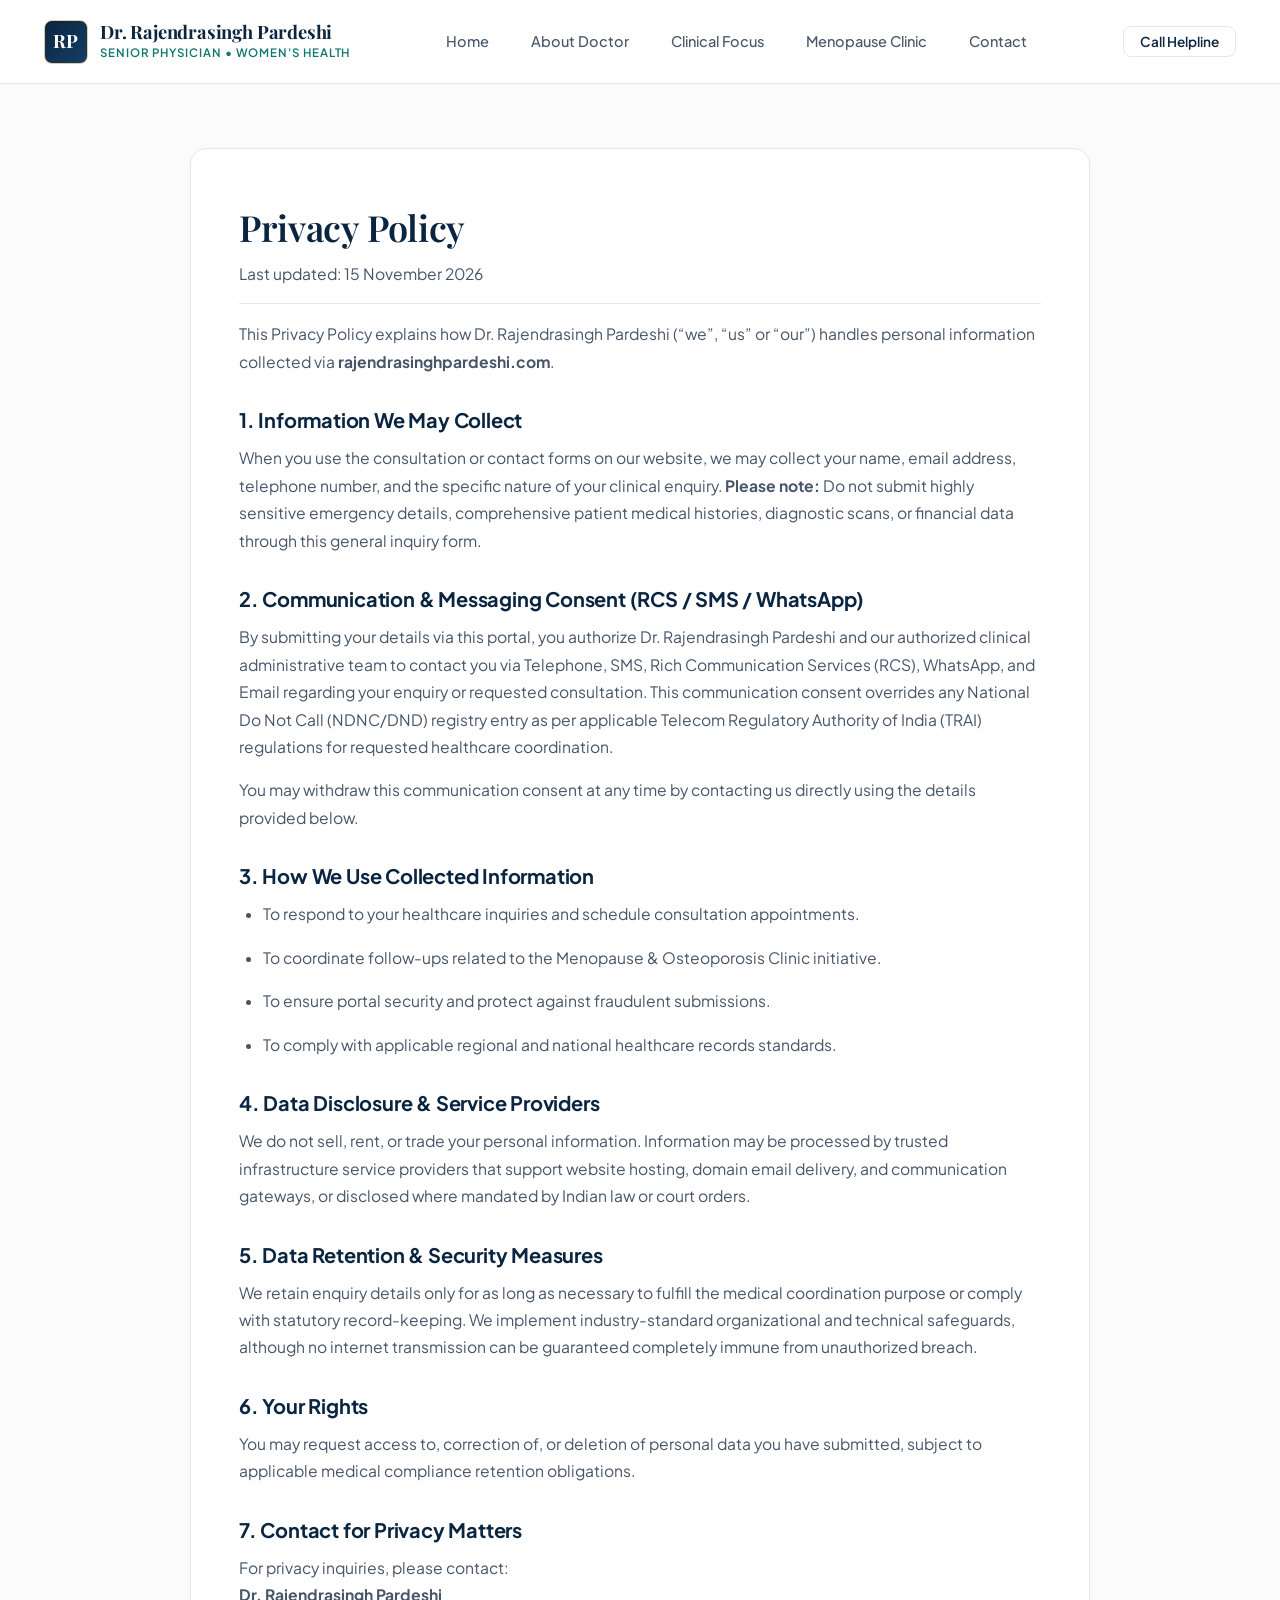
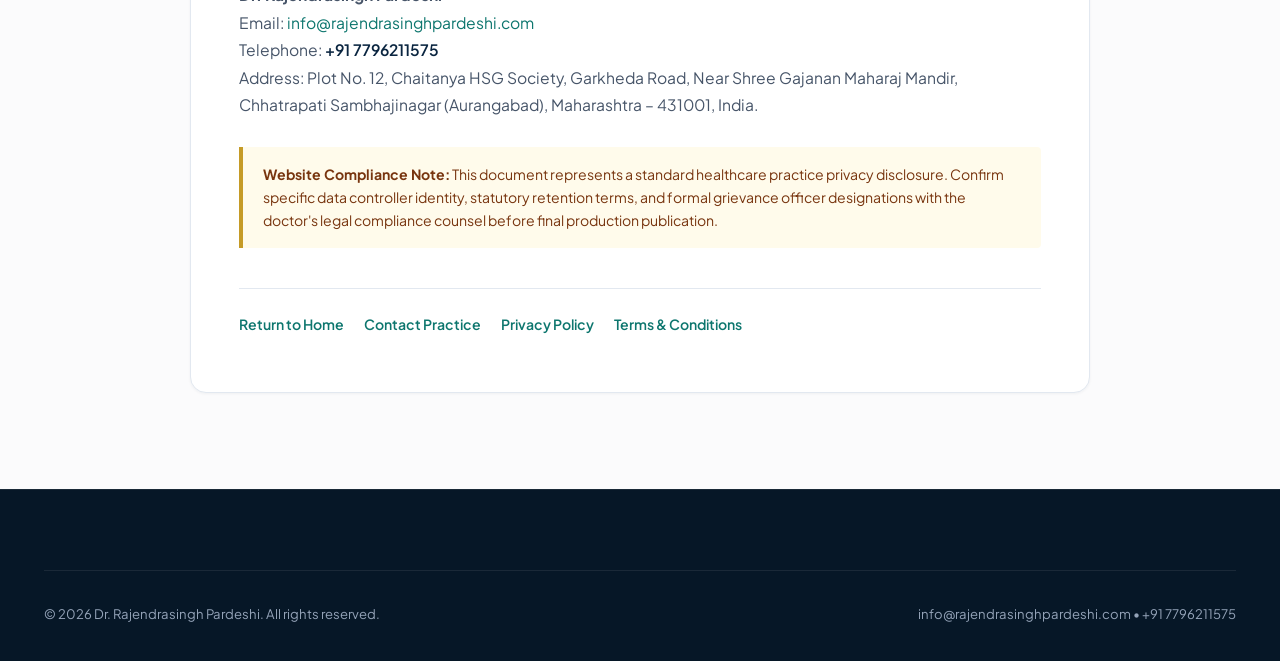
==== privacy-policy.html @ d66482f6 "Initial site commit" ====
<!DOCTYPE html>
<html lang="en">

<head>
  <meta charset="UTF-8" />
  <meta name="viewport" content="width=device-width, initial-scale=1.0" />
  <meta name="robots" content="index,follow" />
  <title>Privacy Policy | Dr. Rajendrasingh Pardeshi</title>
  <meta name="description" content="Privacy Policy for Dr. Rajendrasingh Pardeshi's official medical practice website." />
  <link rel="canonical" href="https://rajendrasinghpardeshi.com/privacy-policy.html" />

  <!-- Google Fonts: Playfair Display & Plus Jakarta Sans -->
  <link rel="preconnect" href="https://fonts.googleapis.com" />
  <link rel="preconnect" href="https://fonts.gstatic.com" crossorigin />
  <link
    href="https://fonts.googleapis.com/css2?family=Playfair+Display:ital,wght@0,600;0,700;1,600&family=Plus+Jakarta+Sans:wght@400;500;600;700&display=swap"
    rel="stylesheet" />

  <!-- Main Stylesheet -->
  <link rel="stylesheet" href="assets/stylee/style.css" />
</head>

<body>
  <!-- Skip Navigation -->
  <a href="#main-content" class="skip-link">Skip to main content</a>

  <!-- Header -->
  <header class="main-header">
    <div class="container header-inner">
      <a href="index.html" class="brand-block" aria-label="Dr. Rajendrasingh Pardeshi - Return Home">
        <div class="brand-emblem" aria-hidden="true">RP</div>
        <div class="brand-info">
          <span class="brand-name">Dr. Rajendrasingh Pardeshi</span>
          <span class="brand-subtitle">Senior Physician &bull; Women's Health</span>
        </div>
      </a>
      <nav class="main-nav" aria-label="Secondary Navigation">
        <a class="nav-link" href="index.html">Home</a>
        <a class="nav-link" href="index.html#about">About Doctor</a>
        <a class="nav-link" href="index.html#focus">Clinical Focus</a>
        <a class="nav-link" href="index.html#clinic">Menopause Clinic</a>
        <a class="nav-link" href="index.html#contact">Contact</a>
      </nav>
      <div class="header-cta-group">
        <a href="tel:+917796211575" class="btn btn-outline btn-sm">
          Call Helpline
        </a>
      </div>
    </div>
  </header>

  <main class="legal-page" id="main-content">
    <div class="container">
      <article class="legal-card">
        <h1>Privacy Policy</h1>
        <p class="legal-updated">Last updated: 15 November 2026</p>

        <p>
          This Privacy Policy explains how Dr. Rajendrasingh Pardeshi (&ldquo;we&rdquo;, &ldquo;us&rdquo; or &ldquo;our&rdquo;) handles personal information collected via <strong>rajendrasinghpardeshi.com</strong>.
        </p>

        <h2>1. Information We May Collect</h2>
        <p>
          When you use the consultation or contact forms on our website, we may collect your name, email address, telephone number, and the specific nature of your clinical enquiry. <strong>Please note:</strong> Do not submit highly sensitive emergency details, comprehensive patient medical histories, diagnostic scans, or financial data through this general inquiry form.
        </p>

        <h2>2. Communication &amp; Messaging Consent (RCS / SMS / WhatsApp)</h2>
        <p>
          By submitting your details via this portal, you authorize Dr. Rajendrasingh Pardeshi and our authorized clinical administrative team to contact you via Telephone, SMS, Rich Communication Services (RCS), WhatsApp, and Email regarding your enquiry or requested consultation. This communication consent overrides any National Do Not Call (NDNC/DND) registry entry as per applicable Telecom Regulatory Authority of India (TRAI) regulations for requested healthcare coordination.
        </p>
        <p>
          You may withdraw this communication consent at any time by contacting us directly using the details provided below.
        </p>

        <h2>3. How We Use Collected Information</h2>
        <ul>
          <li>To respond to your healthcare inquiries and schedule consultation appointments.</li>
          <li>To coordinate follow-ups related to the Menopause &amp; Osteoporosis Clinic initiative.</li>
          <li>To ensure portal security and protect against fraudulent submissions.</li>
          <li>To comply with applicable regional and national healthcare records standards.</li>
        </ul>

        <h2>4. Data Disclosure &amp; Service Providers</h2>
        <p>
          We do not sell, rent, or trade your personal information. Information may be processed by trusted infrastructure service providers that support website hosting, domain email delivery, and communication gateways, or disclosed where mandated by Indian law or court orders.
        </p>

        <h2>5. Data Retention &amp; Security Measures</h2>
        <p>
          We retain enquiry details only for as long as necessary to fulfill the medical coordination purpose or comply with statutory record-keeping. We implement industry-standard organizational and technical safeguards, although no internet transmission can be guaranteed completely immune from unauthorized breach.
        </p>

        <h2>6. Your Rights</h2>
        <p>
          You may request access to, correction of, or deletion of personal data you have submitted, subject to applicable medical compliance retention obligations.
        </p>

        <h2>7. Contact for Privacy Matters</h2>
        <p>
          For privacy inquiries, please contact:<br />
          <strong>Dr. Rajendrasingh Pardeshi</strong><br />
          Email: <a href="mailto:info@rajendrasinghpardeshi.com" style="color: var(--color-secondary);">info@rajendrasinghpardeshi.com</a><br />
          Telephone: <a href="tel:+917796211575" style="color: var(--color-primary); font-weight: 600;">+91 7796211575</a><br />
          Address: Plot No. 12, Chaitanya HSG Society, Garkheda Road, Near Shree Gajanan Maharaj Mandir, Chhatrapati Sambhajinagar (Aurangabad), Maharashtra &ndash; 431001, India.
        </p>

        <div class="compliance-notice">
          <strong>Website Compliance Note:</strong> This document represents a standard healthcare practice privacy disclosure. Confirm specific data controller identity, statutory retention terms, and formal grievance officer designations with the doctor's legal compliance counsel before final production publication.
        </div>

        <nav class="legal-nav" aria-label="Legal Navigation">
          <a href="index.html">Return to Home</a>
          <a href="index.html#contact">Contact Practice</a>
          <a href="privacy-policy.html">Privacy Policy</a>
          <a href="terms-and-conditions.html">Terms &amp; Conditions</a>
        </nav>
      </article>
    </div>
  </main>

  <footer class="site-footer">
    <div class="container">
      <div class="footer-bottom-bar">
        <span>&copy; 2026 Dr. Rajendrasingh Pardeshi. All rights reserved.</span>
        <span>
          <a href="mailto:info@rajendrasinghpardeshi.com">info@rajendrasinghpardeshi.com</a> &bull; 
          <a href="tel:+917796211575">+91 7796211575</a>
        </span>
      </div>
    </div>
  </footer>
</body>

</html>
---- assets/stylee/style.css ----
/* ==========================================================================
   DR. RAJENDRASINGH PARDESHI - PREMIUM MEDICAL DESIGN SYSTEM
   Domain: rajendrasinghpardeshi.com
   Reference Initiative: menopauseosteoporosisclinic.com
   Official Contact: +91 7796211575 | info@rajendrasinghpardeshi.com
   ========================================================================== */

/* ── CSS Custom Properties & Design Tokens ──────────────────────────────── */
:root {
  /* Brand Palette: Deep Navy & Muted Teal with Champagne Gold Accents */
  --color-primary: #0a2540;          /* Deep Navy - Clinical Authority */
  --color-primary-dark: #061727;     /* Midnight Navy */
  --color-primary-light: #163e66;    /* Slate Navy */
  
  --color-secondary: #0d766e;        /* Muted Medical Teal - Healing & Vitality */
  --color-secondary-dark: #0f5853;   /* Deep Teal */
  --color-secondary-light: #14b8a6;  /* Soft Teal */
  --color-secondary-tint: #f0fdfa;   /* Pale Teal Tint */
  
  --color-accent-gold: #c59b27;      /* Subtle Champagne Gold - Excellence */
  --color-accent-gold-light: #fef9c3;/* Soft Gold Wash */
  --color-accent-gold-subtle: #d4af37;
  
  /* Neutral Backgrounds */
  --color-bg-main: #fbfbfc;          /* Warm White / Ivory */
  --color-bg-card: #ffffff;          /* Pure White */
  --color-bg-surface-alt: #f4f6f8;   /* Very Light Grey */
  --color-bg-surface-tint: #f0f4f8;  /* Crisp Sub-surface */
  --color-bg-dark: #061727;          /* Premium Deep Footer / Header Contrast */
  
  /* Typography Colors */
  --color-text-main: #1e293b;        /* Dark Slate */
  --color-text-heading: #0a2540;     /* Deep Navy */
  --color-text-muted: #475569;       /* Slate Grey */
  --color-text-light: #64748b;       /* Cool Grey */
  --color-text-white: #ffffff;
  
  /* Border & Dividers */
  --color-border-subtle: #e2e8f0;    /* Crisp light border */
  --color-border-focus: #0d766e;     /* Teal interactive focus */
  --color-border-gold: #e2cca0;      /* Fine Gold border */
  
  /* System UI Colors */
  --color-success: #059669;
  --color-whatsapp: #128c7e;
  --color-whatsapp-hover: #075e54;
  --color-phone: #0a2540;
  
  /* Typography Stack */
  --font-serif: 'Playfair Display', Georgia, serif; /* Editorial & Heading Luxury */
  --font-sans: 'Plus Jakarta Sans', -apple-system, BlinkMacSystemFont, 'Segoe UI', Roboto, sans-serif; /* High Legibility Body */
  
  /* Radii - Refined, subtle, avoiding excessive pill curves */
  --radius-xs: 4px;
  --radius-sm: 8px;
  --radius-md: 12px;
  --radius-lg: 16px;
  --radius-xl: 24px;
  --radius-pill: 9999px;
  
  /* Sophisticated Soft Shadows (No harsh glows) */
  --shadow-subtle: 0 1px 3px rgba(10, 37, 64, 0.05);
  --shadow-card: 0 4px 20px -2px rgba(10, 37, 64, 0.06), 0 2px 6px -1px rgba(10, 37, 64, 0.04);
  --shadow-hover: 0 12px 32px -4px rgba(10, 37, 64, 0.12), 0 4px 10px -2px rgba(10, 37, 64, 0.04);
  --shadow-modal: 0 25px 50px -12px rgba(10, 37, 64, 0.25);
  
  /* Layout Spacing */
  --container-max: 1240px;
  --header-height: 84px;
  --topbar-height: 40px;
  
  /* Motion & Transitions */
  --transition-fast: 0.2s cubic-bezier(0.16, 1, 0.3, 1);
  --transition-base: 0.3s cubic-bezier(0.16, 1, 0.3, 1);
  --transition-slow: 0.5s cubic-bezier(0.16, 1, 0.3, 1);
}

/* ── Reset & Foundation ─────────────────────────────────────────────────── */
*, *::before, *::after {
  box-sizing: border-box;
  margin: 0;
  padding: 0;
}

html {
  scroll-behavior: smooth;
  font-size: 16px;
  -webkit-text-size-adjust: 100%;
  overflow-x: clip;
}

body {
  font-family: var(--font-sans);
  background-color: var(--color-bg-main);
  color: var(--color-text-main);
  line-height: 1.65;
  -webkit-font-smoothing: antialiased;
  -moz-osx-font-smoothing: grayscale;
  min-width: 320px;
  position: relative;
}

img {
  max-width: 100%;
  height: auto;
  display: block;
}

a {
  color: inherit;
  text-decoration: none;
  transition: color var(--transition-fast);
}

button {
  font-family: inherit;
  cursor: pointer;
  border: none;
  background: none;
}

ul, ol {
  list-style: none;
}

/* ── Accessibility ──────────────────────────────────────────────────────── */
.skip-link {
  position: absolute;
  top: -60px;
  left: 20px;
  background: var(--color-primary);
  color: #ffffff;
  padding: 10px 18px;
  z-index: 9999;
  border-radius: var(--radius-xs);
  font-weight: 600;
  font-size: 0.88rem;
  transition: top var(--transition-fast);
}
.skip-link:focus {
  top: 15px;
}

:focus-visible {
  outline: 2px solid var(--color-secondary);
  outline-offset: 3px;
}

/* ── Global Layout Container ────────────────────────────────────────────── */
.container {
  width: 100%;
  max-width: var(--container-max);
  margin-left: auto;
  margin-right: auto;
  padding-left: 24px;
  padding-right: 24px;
}

.section {
  padding: 96px 0;
  position: relative;
}

.section-alt {
  background-color: var(--color-bg-surface-alt);
}

.section-tint {
  background-color: var(--color-bg-surface-tint);
}

.section-dark {
  background-color: var(--color-primary);
  color: #ffffff;
}

/* ── Typography & Section Headers ───────────────────────────────────────── */
h1, h2, h3, h4, h5, h6 {
  font-family: var(--font-serif);
  color: var(--color-text-heading);
  line-height: 1.25;
  font-weight: 600;
  letter-spacing: -0.01em;
}

.section-header {
  text-align: center;
  max-width: 760px;
  margin: 0 auto 56px auto;
}

.section-header.text-left {
  text-align: left;
  margin-left: 0;
}

.eyebrow-tag {
  display: inline-flex;
  align-items: center;
  gap: 8px;
  font-family: var(--font-sans);
  font-size: 0.78rem;
  font-weight: 700;
  text-transform: uppercase;
  letter-spacing: 0.12em;
  color: var(--color-secondary);
  background-color: var(--color-secondary-tint);
  border: 1px solid rgba(13, 118, 110, 0.2);
  padding: 6px 14px;
  border-radius: var(--radius-pill);
  margin-bottom: 16px;
}

.eyebrow-tag.gold {
  color: #8c6a0b;
  background-color: #fefce8;
  border-color: rgba(197, 155, 39, 0.3);
}

.section-title {
  font-size: clamp(2rem, 3.2vw, 2.75rem);
  color: var(--color-primary);
  margin-bottom: 18px;
}

.section-title span {
  color: var(--color-secondary);
  font-style: italic;
}

.section-dark .section-title {
  color: #ffffff;
}

.section-dark .section-title span {
  color: var(--color-accent-gold);
}

.section-desc {
  font-size: 1.05rem;
  color: var(--color-text-muted);
  line-height: 1.7;
}

.section-dark .section-desc {
  color: #cbd5e1;
}

/* ── Buttons & CTAs ─────────────────────────────────────────────────────── */
.btn {
  display: inline-flex;
  align-items: center;
  justify-content: center;
  gap: 10px;
  font-family: var(--font-sans);
  font-size: 0.94rem;
  font-weight: 600;
  padding: 13px 26px;
  border-radius: var(--radius-sm);
  transition: all var(--transition-base);
  text-align: center;
  white-space: nowrap;
  line-height: 1;
  border: 1px solid transparent;
}

.btn-primary {
  background-color: var(--color-primary);
  color: #ffffff;
  border-color: var(--color-primary);
}
.btn-primary:hover {
  background-color: var(--color-primary-dark);
  border-color: var(--color-primary-dark);
  transform: translateY(-2px);
  box-shadow: 0 8px 20px -4px rgba(10, 37, 64, 0.25);
}

.btn-secondary {
  background-color: var(--color-secondary);
  color: #ffffff;
  border-color: var(--color-secondary);
}
.btn-secondary:hover {
  background-color: var(--color-secondary-dark);
  border-color: var(--color-secondary-dark);
  transform: translateY(-2px);
  box-shadow: 0 8px 20px -4px rgba(13, 118, 110, 0.25);
}

.btn-gold {
  background-color: var(--color-accent-gold);
  color: #061727;
  font-weight: 700;
  border-color: var(--color-accent-gold);
}
.btn-gold:hover {
  background-color: #b58d1f;
  border-color: #b58d1f;
  transform: translateY(-2px);
  box-shadow: 0 8px 20px -4px rgba(197, 155, 39, 0.3);
}

.btn-outline {
  background-color: transparent;
  color: var(--color-primary);
  border-color: var(--color-border-subtle);
}
.btn-outline:hover {
  background-color: #ffffff;
  border-color: var(--color-primary);
  color: var(--color-primary);
  transform: translateY(-2px);
  box-shadow: var(--shadow-subtle);
}

.btn-outline-white {
  background-color: transparent;
  color: #ffffff;
  border-color: rgba(255, 255, 255, 0.3);
}
.btn-outline-white:hover {
  background-color: #ffffff;
  color: var(--color-primary);
  border-color: #ffffff;
  transform: translateY(-2px);
}

.btn-whatsapp {
  background-color: var(--color-whatsapp);
  color: #ffffff;
  border-color: var(--color-whatsapp);
}
.btn-whatsapp:hover {
  background-color: var(--color-whatsapp-hover);
  border-color: var(--color-whatsapp-hover);
  transform: translateY(-2px);
  box-shadow: 0 8px 20px -4px rgba(18, 140, 126, 0.3);
}

.btn-sm {
  padding: 8px 16px;
  font-size: 0.85rem;
}

.btn-lg {
  padding: 16px 32px;
  font-size: 1rem;
}

/* ── Top Announcement & Contact Bar ─────────────────────────────────────── */
.topbar {
  background-color: var(--color-primary-dark);
  color: #cbd5e1;
  font-size: 0.82rem;
  border-bottom: 1px solid rgba(255, 255, 255, 0.08);
  position: relative;
  z-index: 1001;
}

.topbar-inner {
  display: flex;
  align-items: center;
  justify-content: space-between;
  height: var(--topbar-height);
}

.topbar-info {
  display: flex;
  align-items: center;
  gap: 24px;
}

.topbar-item {
  display: inline-flex;
  align-items: center;
  gap: 8px;
}

.topbar-item a:hover {
  color: #ffffff;
}

.topbar-links {
  display: flex;
  align-items: center;
  gap: 18px;
}

.topbar-clinic-link {
  color: var(--color-accent-gold);
  font-weight: 600;
  display: inline-flex;
  align-items: center;
  gap: 6px;
}
.topbar-clinic-link:hover {
  color: #fef08a;
}

/* ── Main Navigation Header ─────────────────────────────────────────────── */
.main-header {
  position: sticky;
  top: 0;
  z-index: 1000;
  background-color: rgba(255, 255, 255, 0.98);
  backdrop-filter: blur(12px);
  -webkit-backdrop-filter: blur(12px);
  border-bottom: 1px solid var(--color-border-subtle);
  transition: all var(--transition-base);
  height: var(--header-height);
}

.main-header.scrolled {
  box-shadow: 0 8px 24px -6px rgba(10, 37, 64, 0.08);
}

.header-inner {
  display: flex;
  align-items: center;
  justify-content: space-between;
  height: 100%;
}

.brand-block {
  display: flex;
  align-items: center;
  gap: 12px;
  min-width: 0;
  flex-shrink: 1;
  overflow: hidden;
}

.brand-emblem {
  width: 44px;
  height: 44px;
  border-radius: var(--radius-sm);
  background: linear-gradient(135deg, var(--color-primary), var(--color-primary-light));
  color: #ffffff;
  display: flex;
  align-items: center;
  justify-content: center;
  font-family: var(--font-serif);
  font-weight: 700;
  font-size: 1.15rem;
  letter-spacing: 0.05em;
  border: 1px solid var(--color-border-gold);
  flex-shrink: 0;
}

.brand-info {
  display: flex;
  flex-direction: column;
  min-width: 0;
  overflow: hidden;
}

.brand-name {
  font-family: var(--font-serif);
  font-size: 1.15rem;
  font-weight: 700;
  color: var(--color-primary);
  line-height: 1.15;
  letter-spacing: -0.01em;
  white-space: nowrap;
  overflow: hidden;
  text-overflow: ellipsis;
}

.brand-subtitle {
  font-family: var(--font-sans);
  font-size: 0.72rem;
  font-weight: 600;
  text-transform: uppercase;
  letter-spacing: 0.08em;
  color: var(--color-secondary);
}

.main-nav {
  display: flex;
  align-items: center;
  gap: 28px;
}

.nav-link {
  font-size: 0.91rem;
  font-weight: 500;
  color: var(--color-text-muted);
  position: relative;
  padding: 8px 7px;
  transition: color var(--transition-fast);
}

.nav-link::after {
  content: '';
  position: absolute;
  bottom: 0;
  left: 0;
  width: 0%;
  height: 2px;
  background-color: var(--color-secondary);
  transition: width var(--transition-base);
}

.nav-link:hover {
  color: var(--color-primary);
}

.nav-link.active {
  color: var(--color-primary);
  font-weight: 600;
}

.nav-link.active::after {
  width: 100%;
}

.header-cta-group {
  display: flex;
  align-items: center;
  gap: 10px;
  flex-shrink: 0;
}

.mobile-menu-btn {
  display: none;
  padding: 8px;
  border-radius: var(--radius-xs);
  color: var(--color-primary);
}

/* ── Hero Section ───────────────────────────────────────────────────────── */
.hero-section {
  position: relative;
  padding: 72px 0 88px 0;
  background: radial-gradient(circle at top right, rgba(13, 118, 110, 0.05), transparent 50%),
              linear-gradient(180deg, #ffffff 0%, var(--color-bg-main) 100%);
  border-bottom: 1px solid var(--color-border-subtle);
  overflow: hidden;
}

.hero-grid {
  display: grid;
  grid-template-columns: 1.15fr 0.85fr;
  align-items: center;
  gap: 64px;
}

.hero-eyebrow-pill {
  display: inline-flex;
  align-items: center;
  gap: 10px;
  background-color: #ffffff;
  border: 1px solid var(--color-border-subtle);
  padding: 6px 14px 6px 8px;
  border-radius: var(--radius-pill);
  box-shadow: var(--shadow-subtle);
  margin-bottom: 24px;
  flex-wrap: wrap;
  max-width: 100%;
}

.hero-pill-badge {
  background-color: var(--color-secondary);
  color: #ffffff;
  font-size: 0.72rem;
  font-weight: 700;
  text-transform: uppercase;
  letter-spacing: 0.08em;
  padding: 3px 10px;
  border-radius: var(--radius-pill);
}

.hero-pill-text {
  font-size: 0.84rem;
  font-weight: 600;
  color: var(--color-primary);
}

.hero-headline {
  font-size: clamp(2.4rem, 4.2vw, 3.4rem);
  color: var(--color-primary);
  line-height: 1.18;
  margin-bottom: 22px;
  font-weight: 700;
}

.hero-headline span {
  color: var(--color-secondary);
  font-style: italic;
  font-weight: 600;
}

.hero-summary {
  font-size: 1.12rem;
  line-height: 1.75;
  color: var(--color-text-muted);
  margin-bottom: 34px;
  max-width: 620px;
}

.hero-summary strong {
  color: var(--color-text-main);
  font-weight: 600;
}

.hero-cta-row {
  display: flex;
  align-items: center;
  gap: 16px;
  flex-wrap: wrap;
  margin-bottom: 44px;
}

.hero-credibility-strip {
  display: flex;
  align-items: center;
  gap: 32px;
  padding-top: 28px;
  border-top: 1px solid var(--color-border-subtle);
}

.hero-cred-item {
  display: flex;
  align-items: center;
  gap: 12px;
}

.hero-cred-icon {
  width: 40px;
  height: 40px;
  border-radius: var(--radius-sm);
  background-color: var(--color-secondary-tint);
  color: var(--color-secondary);
  display: flex;
  align-items: center;
  justify-content: center;
  flex-shrink: 0;
}

.hero-cred-text strong {
  display: block;
  font-size: 0.9rem;
  color: var(--color-primary);
  line-height: 1.25;
}

.hero-cred-text span {
  font-size: 0.78rem;
  color: var(--color-text-light);
}

/* Hero Portrait Articulation */
.hero-media-wrapper {
  position: relative;
  display: flex;
  justify-content: center;
}

.hero-portrait-frame {
  position: relative;
  width: 100%;
  max-width: 430px;
  background-color: #ffffff;
  border-radius: var(--radius-lg);
  padding: 14px;
  box-shadow: var(--shadow-card);
  border: 1px solid var(--color-border-subtle);
}

.hero-image-box {
  width: 100%;
  height: 520px;
  border-radius: var(--radius-md);
  overflow: hidden;
  position: relative;
  background-color: #edf2f7;
}

.hero-image-box img {
  width: 100%;
  height: 100%;
  object-fit: cover;
  object-position: top center;
  transition: transform var(--transition-slow);
}

.hero-portrait-frame:hover .hero-image-box img {
  transform: scale(1.02);
}

.hero-portrait-badge {
  position: absolute;
  bottom: 28px;
  left: -20px;
  background: rgba(255, 255, 255, 0.95);
  backdrop-filter: blur(10px);
  -webkit-backdrop-filter: blur(10px);
  border: 1px solid var(--color-border-subtle);
  border-left: 4px solid var(--color-secondary);
  border-radius: var(--radius-sm);
  padding: 14px 18px;
  box-shadow: var(--shadow-hover);
  max-width: 280px;
}

.badge-caption {
  font-size: 0.72rem;
  font-weight: 700;
  text-transform: uppercase;
  letter-spacing: 0.08em;
  color: var(--color-secondary);
  margin-bottom: 2px;
}

.badge-title {
  font-family: var(--font-serif);
  font-size: 0.96rem;
  font-weight: 700;
  color: var(--color-primary);
  line-height: 1.25;
}

/* ── Doctor Editorial Profile (Inspired by Lilavati Presentation) ────────── */
.doctor-editorial-grid {
  display: grid;
  grid-template-columns: 0.9fr 1.1fr;
  gap: 60px;
  align-items: start;
}

.editorial-sidebar-card {
  background-color: #ffffff;
  border: 1px solid var(--color-border-subtle);
  border-radius: var(--radius-lg);
  padding: 32px;
  box-shadow: var(--shadow-subtle);
  position: sticky;
  top: 110px;
}

.sidebar-doctor-portrait {
  width: 100%;
  height: 380px;
  border-radius: var(--radius-md);
  overflow: hidden;
  margin-bottom: 24px;
}

.sidebar-doctor-portrait img {
  width: 100%;
  height: 100%;
  object-fit: cover;
  object-position: top center;
}

.sidebar-doctor-name {
  font-size: 1.45rem;
  color: var(--color-primary);
  margin-bottom: 6px;
}

.sidebar-doctor-spec {
  color: var(--color-secondary);
  font-weight: 600;
  font-size: 0.88rem;
  margin-bottom: 20px;
  padding-bottom: 16px;
  border-bottom: 1px solid var(--color-border-subtle);
}

.sidebar-meta-list {
  display: flex;
  flex-direction: column;
  gap: 14px;
  margin-bottom: 24px;
}

.sidebar-meta-item {
  display: flex;
  align-items: flex-start;
  gap: 12px;
  font-size: 0.88rem;
}

.sidebar-meta-item svg {
  color: var(--color-secondary);
  flex-shrink: 0;
  margin-top: 3px;
}

.sidebar-meta-item strong {
  display: block;
  color: var(--color-text-main);
  font-size: 0.8rem;
  text-transform: uppercase;
  letter-spacing: 0.05em;
}

.sidebar-meta-item span {
  color: var(--color-text-muted);
}

.editorial-main-content {
  display: flex;
  flex-direction: column;
  gap: 32px;
}

.editorial-callout-box {
  background: linear-gradient(135deg, var(--color-secondary-tint) 0%, #ffffff 100%);
  border-left: 4px solid var(--color-secondary);
  border-radius: 0 var(--radius-md) var(--radius-md) 0;
  padding: 26px 30px;
  border-top: 1px solid rgba(13, 118, 110, 0.15);
  border-right: 1px solid rgba(13, 118, 110, 0.15);
  border-bottom: 1px solid rgba(13, 118, 110, 0.15);
}

.editorial-callout-title {
  font-family: var(--font-sans);
  font-size: 1rem;
  font-weight: 700;
  color: var(--color-secondary-dark);
  margin-bottom: 8px;
  display: flex;
  align-items: center;
  gap: 10px;
}

.editorial-callout-text {
  font-size: 0.98rem;
  line-height: 1.7;
  color: var(--color-primary-dark);
}

.editorial-narrative p {
  font-size: 1.05rem;
  line-height: 1.8;
  color: var(--color-text-muted);
  margin-bottom: 20px;
}

.editorial-quote {
  font-family: var(--font-serif);
  font-size: 1.25rem;
  line-height: 1.6;
  font-style: italic;
  color: var(--color-primary);
  padding: 20px 24px;
  background-color: var(--color-bg-surface-alt);
  border-radius: var(--radius-sm);
  border-left: 3px solid var(--color-accent-gold);
  margin: 28px 0;
}

/* ── Clinical Credentials & Structured Profile ──────────────────────────── */
.credentials-tabs-wrap {
  background-color: #ffffff;
  border: 1px solid var(--color-border-subtle);
  border-radius: var(--radius-lg);
  box-shadow: var(--shadow-subtle);
  overflow: hidden;
}

.credentials-tab-nav {
  display: flex;
  background-color: var(--color-bg-surface-alt);
  border-bottom: 1px solid var(--color-border-subtle);
  overflow-x: auto;
  scrollbar-width: none;
}
.credentials-tab-nav::-webkit-scrollbar {
  display: none;
}

.credential-tab-btn {
  padding: 18px 26px;
  font-family: var(--font-sans);
  font-size: 0.92rem;
  font-weight: 600;
  color: var(--color-text-muted);
  border-bottom: 3px solid transparent;
  transition: all var(--transition-fast);
  white-space: nowrap;
}

.credential-tab-btn:hover {
  color: var(--color-primary);
  background-color: rgba(255, 255, 255, 0.5);
}

.credential-tab-btn.active {
  color: var(--color-primary);
  background-color: #ffffff;
  border-bottom-color: var(--color-secondary);
  font-weight: 700;
}

.credentials-tab-body {
  padding: 36px 40px;
}

.tab-pane {
  display: none;
}
.tab-pane.active {
  display: block;
}

.credentials-list {
  display: flex;
  flex-direction: column;
  gap: 20px;
}

.credential-item {
  display: flex;
  gap: 20px;
  padding-bottom: 20px;
  border-bottom: 1px solid var(--color-border-subtle);
}
.credential-item:last-child {
  border-bottom: none;
  padding-bottom: 0;
}

.credential-bullet {
  width: 36px;
  height: 36px;
  border-radius: var(--radius-sm);
  background-color: var(--color-secondary-tint);
  color: var(--color-secondary);
  display: flex;
  align-items: center;
  justify-content: center;
  flex-shrink: 0;
}

.credential-item-content h4 {
  font-family: var(--font-sans);
  font-size: 1.05rem;
  font-weight: 700;
  color: var(--color-primary);
  margin-bottom: 4px;
}

.credential-item-content p {
  font-size: 0.92rem;
  color: var(--color-text-muted);
  line-height: 1.6;
}

.credential-meta-sub {
  font-size: 0.82rem;
  color: var(--color-text-light);
  margin-top: 4px;
}

/* ── Areas of Clinical Focus ────────────────────────────────────────────── */
.focus-cards-grid {
  display: grid;
  grid-template-columns: repeat(4, 1fr);
  gap: 24px;
}

.focus-card {
  background-color: #ffffff;
  border: 1px solid var(--color-border-subtle);
  border-radius: var(--radius-md);
  padding: 32px 26px;
  box-shadow: var(--shadow-subtle);
  display: flex;
  flex-direction: column;
  transition: all var(--transition-base);
  position: relative;
}

.focus-card:hover {
  transform: translateY(-6px);
  box-shadow: var(--shadow-hover);
  border-color: rgba(13, 118, 110, 0.3);
}

.focus-card-icon {
  width: 52px;
  height: 52px;
  border-radius: var(--radius-sm);
  background-color: var(--color-secondary-tint);
  color: var(--color-secondary);
  display: flex;
  align-items: center;
  justify-content: center;
  margin-bottom: 22px;
  transition: transform var(--transition-fast);
}

.focus-card:hover .focus-card-icon {
  transform: scale(1.08);
}

.focus-card-title {
  font-family: var(--font-serif);
  font-size: 1.25rem;
  color: var(--color-primary);
  margin-bottom: 12px;
  line-height: 1.3;
}

.focus-card-desc {
  font-size: 0.91rem;
  color: var(--color-text-muted);
  line-height: 1.65;
  margin-bottom: 22px;
  flex-grow: 1;
}

.focus-card-link {
  font-size: 0.85rem;
  font-weight: 700;
  color: var(--color-secondary);
  display: inline-flex;
  align-items: center;
  gap: 6px;
  transition: gap var(--transition-fast);
}
.focus-card:hover .focus-card-link {
  gap: 10px;
  color: var(--color-secondary-dark);
}

/* ── Spotlight: Menopause & Osteoporosis Clinic ─────────────────────────── */
.clinic-spotlight-card {
  background-color: #ffffff;
  border-radius: var(--radius-xl);
  border: 1px solid var(--color-border-subtle);
  box-shadow: var(--shadow-card);
  overflow: hidden;
}

.clinic-spotlight-grid {
  display: grid;
  grid-template-columns: 1fr 1fr;
}

.clinic-media-pane {
  position: relative;
  background-color: #061727;
  min-height: 480px;
}

.clinic-media-pane img {
  width: 100%;
  height: 100%;
  object-fit: cover;
}

.clinic-overlay-badge {
  position: absolute;
  top: 24px;
  left: 24px;
  background-color: rgba(10, 37, 64, 0.88);
  backdrop-filter: blur(8px);
  -webkit-backdrop-filter: blur(8px);
  color: #ffffff;
  padding: 8px 16px;
  border-radius: var(--radius-pill);
  font-size: 0.78rem;
  font-weight: 600;
  display: inline-flex;
  align-items: center;
  gap: 8px;
  border: 1px solid rgba(255, 255, 255, 0.15);
}

.clinic-details-pane {
  padding: 56px 48px;
  display: flex;
  flex-direction: column;
  justify-content: center;
}

.clinic-eyebrow {
  color: var(--color-secondary);
  font-size: 0.8rem;
  font-weight: 700;
  text-transform: uppercase;
  letter-spacing: 0.1em;
  margin-bottom: 10px;
}

.clinic-title {
  font-size: clamp(1.8rem, 2.5vw, 2.25rem);
  color: var(--color-primary);
  margin-bottom: 12px;
}

.clinic-portal-pill {
  display: inline-flex;
  align-items: center;
  gap: 8px;
  font-size: 0.88rem;
  font-weight: 600;
  color: var(--color-secondary);
  margin-bottom: 20px;
}
.clinic-portal-pill a {
  text-decoration: underline;
  text-underline-offset: 3px;
}

.clinic-intro-text {
  font-size: 0.98rem;
  color: var(--color-text-muted);
  line-height: 1.7;
  margin-bottom: 28px;
}

.clinic-pillars-list {
  display: grid;
  grid-template-columns: 1fr 1fr;
  gap: 16px;
  margin-bottom: 34px;
}

.pillar-item {
  display: flex;
  align-items: flex-start;
  gap: 10px;
  font-size: 0.9rem;
  color: var(--color-text-main);
}

.pillar-item svg {
  color: var(--color-secondary);
  flex-shrink: 0;
  margin-top: 3px;
}

.clinic-actions-row {
  display: flex;
  align-items: center;
  gap: 16px;
  flex-wrap: wrap;
}

/* ── Verified Clinical Overview / At A Glance ───────────────────────────── */
.overview-metrics-strip {
  display: grid;
  grid-template-columns: repeat(4, 1fr);
  gap: 24px;
  margin-top: 20px;
}

.metric-card {
  background-color: #ffffff;
  border: 1px solid var(--color-border-subtle);
  border-radius: var(--radius-md);
  padding: 32px 24px;
  text-align: center;
  box-shadow: var(--shadow-subtle);
  transition: transform var(--transition-fast);
}

.metric-card:hover {
  transform: translateY(-4px);
}

.metric-value {
  font-family: var(--font-serif);
  font-size: 2.75rem;
  color: var(--color-primary);
  line-height: 1;
  font-weight: 700;
  margin-bottom: 8px;
}

.metric-title {
  font-size: 0.95rem;
  font-weight: 600;
  color: var(--color-text-main);
  margin-bottom: 4px;
}

.metric-sub {
  font-size: 0.8rem;
  color: var(--color-text-light);
}

/* ── Patient Perspectives (Editorial Quote Grid) ────────────────────────── */
.testimonials-grid {
  display: grid;
  grid-template-columns: repeat(3, 1fr);
  gap: 28px;
}

.testimonial-card {
  background-color: #ffffff;
  border: 1px solid var(--color-border-subtle);
  border-radius: var(--radius-md);
  padding: 36px 30px;
  box-shadow: var(--shadow-subtle);
  display: flex;
  flex-direction: column;
  justify-content: space-between;
  position: relative;
}

.testimonial-quote-icon {
  font-family: var(--font-serif);
  font-size: 3rem;
  line-height: 1;
  color: var(--color-secondary-tint);
  position: absolute;
  top: 20px;
  right: 24px;
}

.testimonial-text {
  font-size: 0.98rem;
  line-height: 1.75;
  color: var(--color-text-muted);
  font-style: italic;
  margin-bottom: 24px;
  position: relative;
  z-index: 1;
}

.testimonial-author-block {
  display: flex;
  align-items: center;
  gap: 14px;
  border-top: 1px solid var(--color-border-subtle);
  padding-top: 18px;
}

.author-initials {
  width: 44px;
  height: 44px;
  border-radius: var(--radius-pill);
  background-color: var(--color-secondary-tint);
  color: var(--color-secondary-dark);
  font-weight: 700;
  display: flex;
  align-items: center;
  justify-content: center;
  font-size: 0.95rem;
}

.author-info h4 {
  font-family: var(--font-sans);
  font-size: 0.95rem;
  font-weight: 700;
  color: var(--color-primary);
  line-height: 1.2;
}

.author-info p {
  font-size: 0.78rem;
  color: var(--color-text-light);
}

/* ── Educational Insights & Patient Guidance ────────────────────────────── */
.education-cards-grid {
  display: grid;
  grid-template-columns: repeat(3, 1fr);
  gap: 28px;
}

.education-card {
  background-color: #ffffff;
  border: 1px solid var(--color-border-subtle);
  border-radius: var(--radius-md);
  overflow: hidden;
  box-shadow: var(--shadow-subtle);
  display: flex;
  flex-direction: column;
  transition: all var(--transition-base);
}

.education-card:hover {
  transform: translateY(-5px);
  box-shadow: var(--shadow-hover);
}

.education-media {
  height: 200px;
  position: relative;
  overflow: hidden;
  background-color: #e2e8f0;
}

.education-media img {
  width: 100%;
  height: 100%;
  object-fit: cover;
  transition: transform var(--transition-slow);
}

.education-card:hover .education-media img {
  transform: scale(1.04);
}

.education-category-badge {
  position: absolute;
  bottom: 14px;
  left: 14px;
  background-color: var(--color-primary-dark);
  color: #ffffff;
  font-size: 0.72rem;
  font-weight: 700;
  text-transform: uppercase;
  letter-spacing: 0.08em;
  padding: 4px 10px;
  border-radius: var(--radius-xs);
}

.education-body {
  padding: 24px;
  display: flex;
  flex-direction: column;
  flex-grow: 1;
}

.education-title {
  font-family: var(--font-serif);
  font-size: 1.15rem;
  color: var(--color-primary);
  margin-bottom: 10px;
  line-height: 1.35;
}

.education-snippet {
  font-size: 0.9rem;
  color: var(--color-text-muted);
  line-height: 1.6;
  margin-bottom: 18px;
  flex-grow: 1;
}

.education-footer-note {
  font-size: 0.8rem;
  color: var(--color-secondary);
  font-weight: 600;
  display: inline-flex;
  align-items: center;
  gap: 6px;
}

/* ── Contact, Clinic Map & Honest Enquiry Form ──────────────────────────── */
.contact-layout-grid {
  display: grid;
  grid-template-columns: 1fr 1.15fr;
  gap: 48px;
  align-items: start;
}

.contact-channels-card {
  background-color: #ffffff;
  border: 1px solid var(--color-border-subtle);
  border-radius: var(--radius-lg);
  padding: 40px;
  box-shadow: var(--shadow-subtle);
}

.channel-items-stack {
  display: flex;
  flex-direction: column;
  gap: 26px;
  margin-bottom: 34px;
}

.channel-item {
  display: flex;
  align-items: flex-start;
  gap: 18px;
}

.channel-icon {
  width: 44px;
  height: 44px;
  border-radius: var(--radius-sm);
  background-color: var(--color-secondary-tint);
  color: var(--color-secondary);
  display: flex;
  align-items: center;
  justify-content: center;
  flex-shrink: 0;
}

.channel-info h4 {
  font-family: var(--font-sans);
  font-size: 0.82rem;
  font-weight: 700;
  text-transform: uppercase;
  letter-spacing: 0.08em;
  color: var(--color-text-light);
  margin-bottom: 4px;
}

.channel-info p, .channel-info a {
  font-size: 0.98rem;
  color: var(--color-text-main);
  line-height: 1.5;
}

.channel-info a:hover {
  color: var(--color-secondary);
}

.contact-map-frame {
  border-radius: var(--radius-md);
  overflow: hidden;
  border: 1px solid var(--color-border-subtle);
  margin-top: 24px;
}

.contact-map-frame iframe {
  width: 100%;
  height: 220px;
  border: 0;
  display: block;
}

/* Enquiry Form Styling */
.enquiry-form-card {
  background-color: #ffffff;
  border: 1px solid var(--color-border-subtle);
  border-radius: var(--radius-lg);
  padding: 40px;
  box-shadow: var(--shadow-subtle);
}

.form-header-title {
  font-family: var(--font-serif);
  font-size: 1.5rem;
  color: var(--color-primary);
  margin-bottom: 6px;
}

.form-header-subtitle {
  font-size: 0.92rem;
  color: var(--color-text-muted);
  margin-bottom: 26px;
}

.form-grid-fields {
  display: grid;
  grid-template-columns: 1fr 1fr;
  gap: 18px;
  margin-bottom: 18px;
}

.form-group-full {
  grid-column: 1 / -1;
}

.field-label {
  display: block;
  font-size: 0.82rem;
  font-weight: 600;
  color: var(--color-primary);
  margin-bottom: 6px;
}

.field-label span {
  color: #dc2626;
}

.form-control {
  width: 100%;
  padding: 12px 16px;
  font-family: var(--font-sans);
  font-size: 0.92rem;
  color: var(--color-text-main);
  background-color: var(--color-bg-main);
  border: 1px solid var(--color-border-subtle);
  border-radius: var(--radius-xs);
  transition: all var(--transition-fast);
}

.form-control:focus {
  outline: none;
  border-color: var(--color-secondary);
  background-color: #ffffff;
  box-shadow: 0 0 0 3px rgba(13, 118, 110, 0.12);
}

textarea.form-control {
  resize: vertical;
  min-height: 110px;
}

.rcs-consent-box {
  display: flex;
  align-items: flex-start;
  gap: 10px;
  font-size: 0.82rem;
  line-height: 1.5;
  color: var(--color-text-muted);
  margin-bottom: 16px;
  cursor: pointer;
}

.rcs-consent-box input[type="checkbox"] {
  margin-top: 3px;
  accent-color: var(--color-secondary);
}

.form-disclaimer {
  font-size: 0.78rem;
  color: var(--color-text-light);
  line-height: 1.5;
  margin-bottom: 20px;
}

.form-disclaimer a {
  color: var(--color-secondary);
  text-decoration: underline;
}

.form-status-note {
  font-size: 0.82rem;
  margin-top: 14px;
  color: var(--color-text-muted);
  font-style: italic;
}

/* ── Premium Footer ─────────────────────────────────────────────────────── */
.site-footer {
  background-color: var(--color-bg-dark);
  color: #94a3b8;
  font-size: 0.92rem;
  padding: 80px 0 36px 0;
  border-top: 1px solid rgba(255, 255, 255, 0.08);
}

.footer-top-grid {
  display: grid;
  grid-template-columns: 1.4fr 0.9fr 0.9fr 1.2fr;
  gap: 48px;
  margin-bottom: 64px;
}

.footer-brand h3 {
  font-family: var(--font-serif);
  font-size: 1.35rem;
  color: #ffffff;
  margin-bottom: 12px;
}

.footer-brand p {
  line-height: 1.7;
  margin-bottom: 20px;
  color: #94a3b8;
}

.footer-sister-badge {
  background-color: rgba(255, 255, 255, 0.04);
  border: 1px solid rgba(255, 255, 255, 0.1);
  padding: 14px 18px;
  border-radius: var(--radius-sm);
  font-size: 0.82rem;
}

.footer-col h4 {
  font-family: var(--font-sans);
  font-size: 0.85rem;
  font-weight: 700;
  text-transform: uppercase;
  letter-spacing: 0.1em;
  color: #ffffff;
  margin-bottom: 20px;
}

.footer-menu {
  display: flex;
  flex-direction: column;
  gap: 12px;
}

.footer-menu a {
  color: #94a3b8;
  transition: color var(--transition-fast);
}

.footer-menu a:hover {
  color: #ffffff;
}

.footer-contact-list {
  display: flex;
  flex-direction: column;
  gap: 16px;
}

.footer-contact-item {
  display: flex;
  align-items: flex-start;
  gap: 12px;
}

.footer-contact-item svg {
  color: var(--color-accent-gold);
  flex-shrink: 0;
  margin-top: 3px;
}

.footer-bottom-bar {
  border-top: 1px solid rgba(255, 255, 255, 0.08);
  padding-top: 32px;
  display: flex;
  align-items: center;
  justify-content: space-between;
  font-size: 0.82rem;
  flex-wrap: wrap;
  gap: 16px;
}

.footer-legal-links {
  display: flex;
  align-items: center;
  gap: 20px;
}

.footer-legal-links a:hover {
  color: #ffffff;
}

/* ── Floating Contact Actions ───────────────────────────────────────────── */
.floating-actions-dock {
  position: fixed;
  bottom: 28px;
  right: 28px;
  z-index: 990;
  display: flex;
  flex-direction: column;
  gap: 12px;
}

.float-btn {
  width: 50px;
  height: 50px;
  border-radius: var(--radius-pill);
  display: flex;
  align-items: center;
  justify-content: center;
  color: #ffffff;
  box-shadow: var(--shadow-hover);
  transition: all var(--transition-fast);
}

.float-whatsapp {
  background-color: var(--color-whatsapp);
}
.float-whatsapp:hover {
  background-color: var(--color-whatsapp-hover);
  transform: scale(1.08);
}

.float-phone {
  background-color: var(--color-primary);
}
.float-phone:hover {
  background-color: var(--color-primary-light);
  transform: scale(1.08);
}

.float-top {
  background-color: #ffffff;
  color: var(--color-primary);
  border: 1px solid var(--color-border-subtle);
  display: none;
}
.float-top:hover {
  background-color: var(--color-bg-surface-alt);
  transform: translateY(-2px);
}

/* ── Scroll Reveal Animations ───────────────────────────────────────────── */
.reveal {
  opacity: 0;
  transform: translateY(24px);
  transition: opacity 0.6s cubic-bezier(0.16, 1, 0.3, 1), transform 0.6s cubic-bezier(0.16, 1, 0.3, 1);
}

.reveal-left {
  opacity: 0;
  transform: translateX(-30px);
  transition: opacity 0.6s cubic-bezier(0.16, 1, 0.3, 1), transform 0.6s cubic-bezier(0.16, 1, 0.3, 1);
}

.reveal-right {
  opacity: 0;
  transform: translateX(30px);
  transition: opacity 0.6s cubic-bezier(0.16, 1, 0.3, 1), transform 0.6s cubic-bezier(0.16, 1, 0.3, 1);
}

.reveal.visible,
.reveal-left.visible,
.reveal-right.visible {
  opacity: 1;
  transform: translate(0, 0);
}

/* Stagger helper */
.stagger-children > * {
  opacity: 0;
  transform: translateY(20px);
  transition: opacity 0.5s cubic-bezier(0.16, 1, 0.3, 1), transform 0.5s cubic-bezier(0.16, 1, 0.3, 1);
}

.stagger-children.visible > *:nth-child(1) { transition-delay: 0.05s; opacity: 1; transform: translateY(0); }
.stagger-children.visible > *:nth-child(2) { transition-delay: 0.12s; opacity: 1; transform: translateY(0); }
.stagger-children.visible > *:nth-child(3) { transition-delay: 0.19s; opacity: 1; transform: translateY(0); }
.stagger-children.visible > *:nth-child(4) { transition-delay: 0.26s; opacity: 1; transform: translateY(0); }

/* ── Legal Page Styles ──────────────────────────────────────────────────── */
.legal-page {
  padding: 64px 0 96px 0;
  background-color: var(--color-bg-main);
}

.legal-card {
  background-color: #ffffff;
  border: 1px solid var(--color-border-subtle);
  border-radius: var(--radius-lg);
  padding: 56px 48px;
  box-shadow: var(--shadow-subtle);
  max-width: 900px;
  margin: 0 auto;
}

.legal-card h1 {
  font-size: 2.25rem;
  color: var(--color-primary);
  margin-bottom: 10px;
}

.legal-updated {
  font-size: 0.88rem;
  color: var(--color-text-light);
  margin-bottom: 32px;
  padding-bottom: 16px;
  border-bottom: 1px solid var(--color-border-subtle);
}

.legal-card h2 {
  font-family: var(--font-sans);
  font-size: 1.25rem;
  font-weight: 700;
  color: var(--color-primary);
  margin: 32px 0 12px 0;
}

.legal-card p, .legal-card li {
  font-size: 0.98rem;
  line-height: 1.75;
  color: var(--color-text-muted);
  margin-bottom: 16px;
}

.legal-card ul {
  list-style: disc;
  padding-left: 24px;
  margin-bottom: 20px;
}

.compliance-notice {
  background-color: #fffbeb;
  border-left: 4px solid var(--color-accent-gold);
  padding: 16px 20px;
  border-radius: 0 var(--radius-xs) var(--radius-xs) 0;
  margin: 28px 0;
  font-size: 0.88rem;
  color: #78350f;
}

.legal-nav {
  margin-top: 40px;
  padding-top: 24px;
  border-top: 1px solid var(--color-border-subtle);
  display: flex;
  gap: 20px;
  flex-wrap: wrap;
}

.legal-nav a {
  font-size: 0.88rem;
  font-weight: 600;
  color: var(--color-secondary);
}

/* ── Responsive Adaptations ─────────────────────────────────────────────── */

/* Large tablets & small laptops (1024px and below) */
@media (max-width: 1024px) {
  .topbar {
    display: none;
  }

  .main-nav {
    position: fixed;
    top: var(--header-height);
    left: 0;
    width: 100%;
    max-height: calc(100vh - var(--header-height));
    overflow-y: auto;
    background-color: #ffffff;
    flex-direction: column;
    align-items: stretch;
    padding: 16px 24px 24px;
    gap: 4px;
    border-bottom: 1px solid var(--color-border-subtle);
    box-shadow: var(--shadow-modal);
    transform: translateY(-110%);
    opacity: 0;
    visibility: hidden;
    pointer-events: none;
    transition: transform 0.3s ease, opacity 0.3s ease, visibility 0s linear 0.3s;
    z-index: 999;
  }
  
  .main-nav.active {
    transform: translateY(0);
    opacity: 1;
    visibility: visible;
    pointer-events: auto;
    transition: transform 0.3s ease, opacity 0.3s ease, visibility 0s linear 0s;
  }

  /* Prevent hidden nav links from receiving keyboard focus */
  .main-nav:not(.active) .nav-link {
    visibility: hidden;
  }
  
  .nav-link {
    width: 100%;
    font-size: 1rem;
    padding: 12px 8px;
    border-radius: var(--radius-xs);
  }
  .nav-link:hover {
    background-color: var(--color-bg-surface-alt);
  }
  .nav-link::after {
    display: none;
  }

  .mobile-menu-btn {
    display: flex;
    align-items: center;
    justify-content: center;
  }
  
  /* Header CTA: hide text buttons, only keep hamburger on mobile */
  .header-cta-group .btn {
    display: none;
  }
  .header-cta-group .mobile-menu-btn {
    display: flex;
  }

  .hero-grid {
    grid-template-columns: 1fr;
    gap: 40px;
  }
  
  .hero-media-wrapper {
    order: -1;
  }
  
  .hero-portrait-frame {
    max-width: 360px;
  }
  
  .hero-image-box {
    height: 400px;
  }
  
  .hero-eyebrow-pill {
    flex-wrap: wrap;
  }
  
  .hero-credibility-strip {
    flex-direction: column;
    align-items: flex-start;
    gap: 16px;
  }
  
  .doctor-editorial-grid {
    grid-template-columns: 1fr;
    gap: 40px;
  }
  
  .editorial-sidebar-card {
    position: static;
  }
  
  .sidebar-doctor-portrait {
    height: 320px;
  }
  
  .focus-cards-grid {
    grid-template-columns: repeat(2, 1fr);
  }
  
  .clinic-spotlight-grid {
    grid-template-columns: 1fr;
  }
  
  .clinic-media-pane {
    min-height: 280px;
  }
  
  .clinic-details-pane {
    padding: 36px 24px;
  }
  
  .clinic-pillars-list {
    grid-template-columns: 1fr;
  }
  
  .overview-metrics-strip {
    grid-template-columns: repeat(2, 1fr);
  }
  
  .testimonials-grid,
  .education-cards-grid {
    grid-template-columns: repeat(2, 1fr);
  }
  
  .contact-layout-grid {
    grid-template-columns: 1fr;
    gap: 36px;
  }
  
  .footer-top-grid {
    grid-template-columns: repeat(2, 1fr);
    gap: 36px;
  }
}

/* Tablets & large phones (768px and below) */
@media (max-width: 768px) {
  .main-header {
    height: 68px;
    --header-height: 68px;
  }
  
  .main-nav {
    top: 68px;
  }
  
  .hero-section {
    padding: 48px 0 64px;
  }
  
  .hero-cta-row {
    flex-direction: column;
    width: 100%;
  }
  
  .hero-cta-row .btn {
    width: 100%;
  }
  
  .contact-channels-card,
  .enquiry-form-card {
    padding: 28px 20px;
  }
  
  .form-grid-fields {
    grid-template-columns: 1fr;
  }
  
  .testimonials-grid,
  .education-cards-grid {
    grid-template-columns: 1fr;
  }
  
  .credentials-tab-body {
    padding: 24px 20px;
  }
  
  .footer-top-grid {
    grid-template-columns: 1fr;
    gap: 32px;
  }
  
  .footer-bottom-bar {
    flex-direction: column;
    text-align: center;
    gap: 12px;
  }
  
  .footer-legal-links {
    justify-content: center;
    flex-wrap: wrap;
  }
}

/* Mobile (480px and below) */
@media (max-width: 480px) {
  .container {
    padding-left: 16px;
    padding-right: 16px;
  }
  
  .section {
    padding: 56px 0;
  }
  
  .brand-emblem {
    width: 36px;
    height: 36px;
    font-size: 0.95rem;
  }
  
  .brand-name {
    font-size: 0.92rem;
  }
  
  .brand-subtitle {
    font-size: 0.62rem;
  }
  
  .hero-headline {
    font-size: 1.85rem;
  }
  
  .hero-summary {
    font-size: 1rem;
  }
  
  .hero-portrait-frame {
    max-width: 300px;
    padding: 10px;
  }
  
  .hero-image-box {
    height: 340px;
  }
  
  .hero-portrait-badge {
    position: relative;
    left: auto;
    right: auto;
    bottom: auto;
    margin-top: 14px;
    max-width: 100%;
    border-left: 3px solid var(--color-secondary);
  }
  
  .focus-cards-grid {
    grid-template-columns: 1fr;
  }
  
  .overview-metrics-strip {
    grid-template-columns: 1fr;
  }
  
  .clinic-actions-row {
    flex-direction: column;
  }
  .clinic-actions-row .btn {
    width: 100%;
  }
  
  .metric-value {
    font-size: 2.2rem;
  }
  
  .section-header {
    margin-bottom: 36px;
  }
  
  .legal-card {
    padding: 28px 16px;
  }
}

/* Extra small mobile (360px and below) */
@media (max-width: 360px) {
  .brand-name {
    font-size: 0.82rem;
  }
  
  .brand-subtitle {
    display: none;
  }
  
  .hero-headline {
    font-size: 1.65rem;
  }
  
  .btn-lg {
    padding: 14px 20px;
    font-size: 0.92rem;
  }
  
  .btn-sm {
    padding: 7px 12px;
    font-size: 0.82rem;
  }
  
  .credential-tab-btn {
    padding: 14px 16px;
    font-size: 0.82rem;
  }
}

/* Reduced Motion Preference */
@media (prefers-reduced-motion: reduce) {
  *, *::before, *::after {
    animation-duration: 0.01ms !important;
    animation-iteration-count: 1 !important;
    transition-duration: 0.01ms !important;
    scroll-behavior: auto !important;
  }
  
  .reveal, .reveal-left, .reveal-right, .stagger-children > * {
    opacity: 1 !important;
    transform: none !important;
  }
}

/* No-JS fallback: show all reveals and nav when JS unavailable */
.no-js .reveal,
.no-js .reveal-left,
.no-js .reveal-right,
.no-js .stagger-children > * {
  opacity: 1 !important;
  transform: none !important;
}
.no-js .main-nav {
  position: static;
  transform: none;
  opacity: 1;
  visibility: visible;
  pointer-events: auto;
  flex-direction: row;
  padding: 0;
  border: none;
  box-shadow: none;
  max-height: none;
  overflow: visible;
}
.no-js .tab-pane {
  display: block;
}
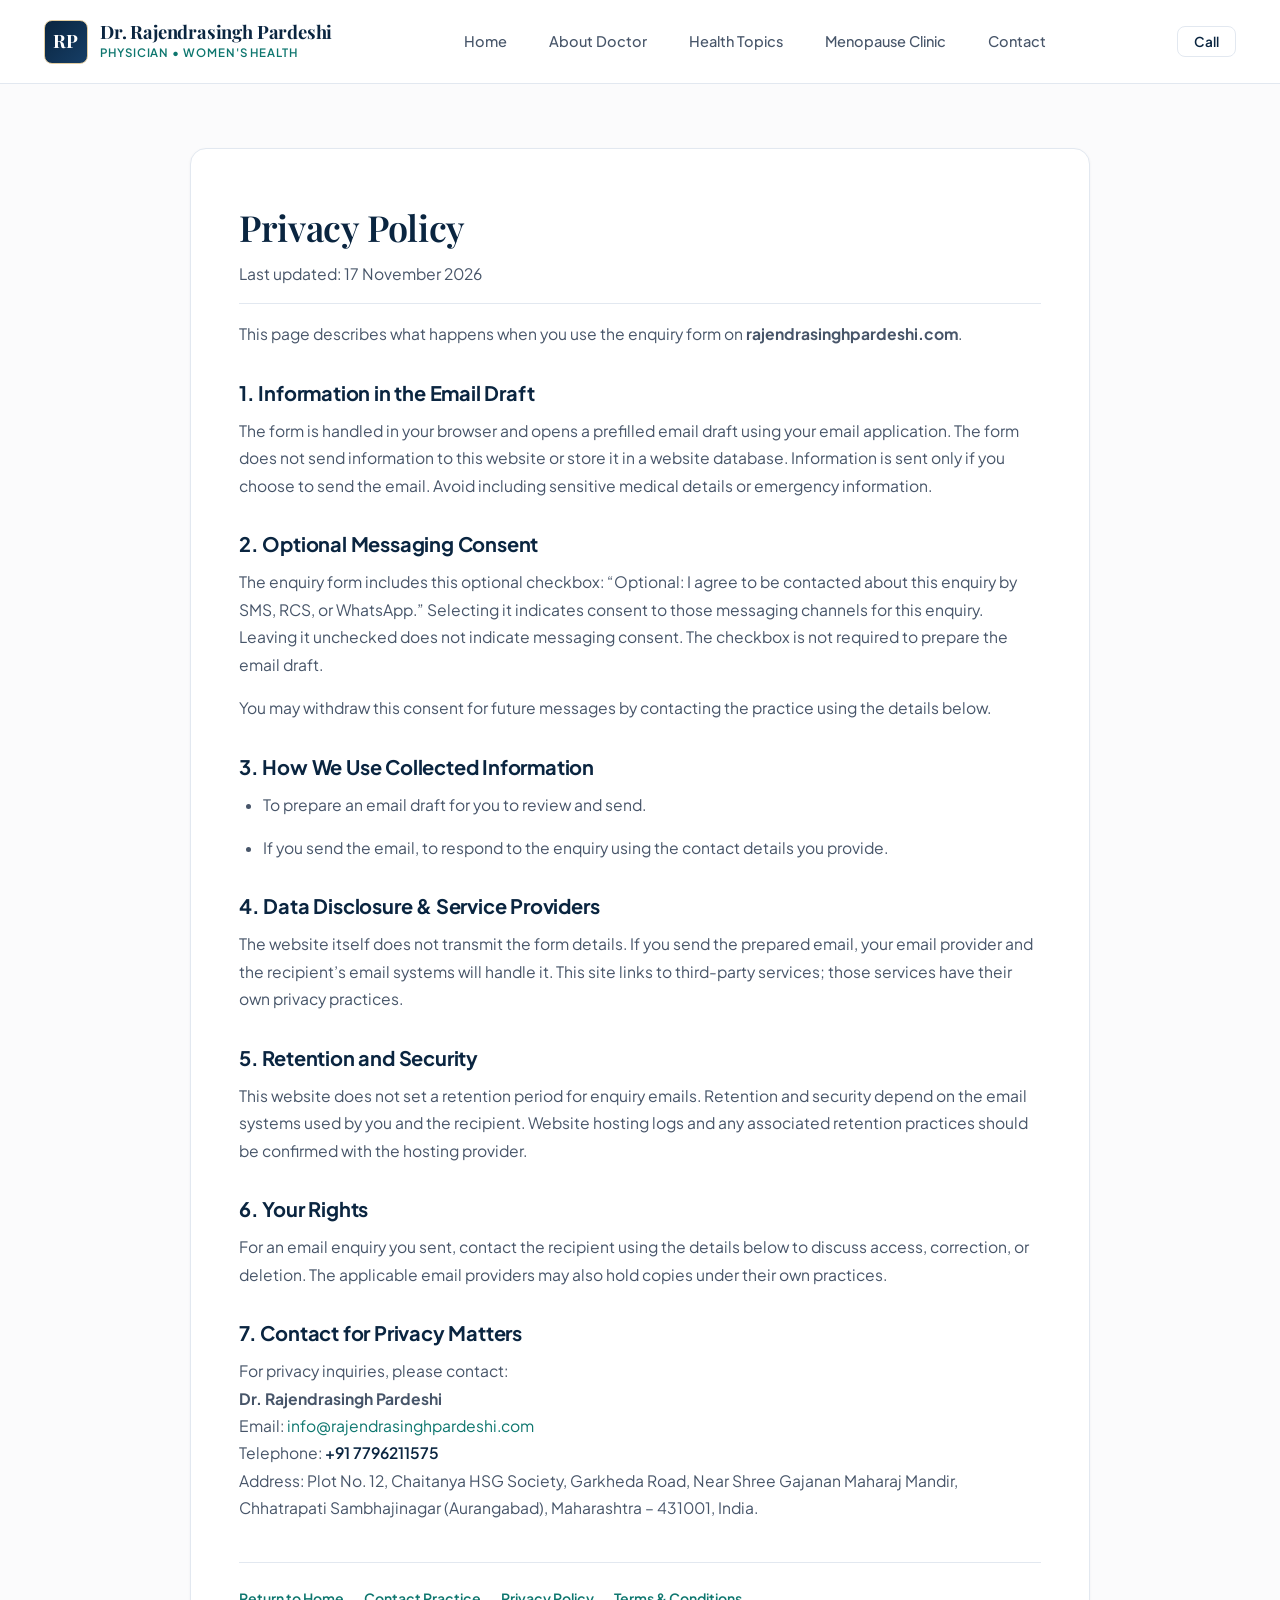
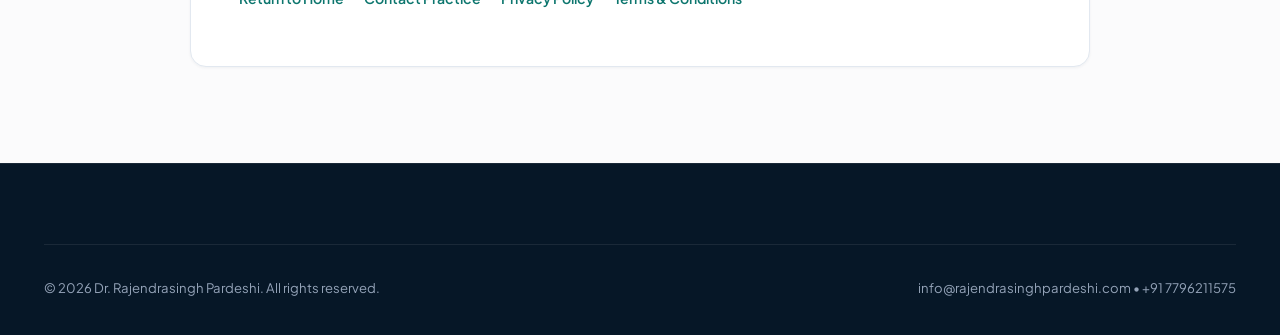
==== commit a7ce48a0: "Finalize website content and QA" ====
--- a/privacy-policy.html
+++ b/privacy-policy.html
@@ -6,45 +6,44 @@
   <meta name="viewport" content="width=device-width, initial-scale=1.0" />
   <meta name="robots" content="index,follow" />
   <title>Privacy Policy | Dr. Rajendrasingh Pardeshi</title>
-  <meta name="description" content="Privacy Policy for Dr. Rajendrasingh Pardeshi's official medical practice website." />
+  <meta name="description" content="Privacy information for the Dr. Rajendrasingh Pardeshi website." />
   <link rel="canonical" href="https://rajendrasinghpardeshi.com/privacy-policy.html" />
 
-  <!-- Google Fonts: Playfair Display & Plus Jakarta Sans -->
   <link rel="preconnect" href="https://fonts.googleapis.com" />
   <link rel="preconnect" href="https://fonts.gstatic.com" crossorigin />
   <link
     href="https://fonts.googleapis.com/css2?family=Playfair+Display:ital,wght@0,600;0,700;1,600&family=Plus+Jakarta+Sans:wght@400;500;600;700&display=swap"
     rel="stylesheet" />
 
-  <!-- Main Stylesheet -->
-  <link rel="stylesheet" href="assets/stylee/style.css" />
+  <link rel="stylesheet" href="assets/stylee/style.css?v=20261117-5" />
 </head>
 
 <body>
-  <!-- Skip Navigation -->
   <a href="#main-content" class="skip-link">Skip to main content</a>
 
-  <!-- Header -->
   <header class="main-header">
     <div class="container header-inner">
       <a href="index.html" class="brand-block" aria-label="Dr. Rajendrasingh Pardeshi - Return Home">
         <div class="brand-emblem" aria-hidden="true">RP</div>
         <div class="brand-info">
           <span class="brand-name">Dr. Rajendrasingh Pardeshi</span>
-          <span class="brand-subtitle">Senior Physician &bull; Women's Health</span>
+          <span class="brand-subtitle">Physician &bull; Women's Health</span>
         </div>
       </a>
-      <nav class="main-nav" aria-label="Secondary Navigation">
+      <nav class="main-nav" id="mainNav" aria-label="Secondary Navigation">
         <a class="nav-link" href="index.html">Home</a>
         <a class="nav-link" href="index.html#about">About Doctor</a>
-        <a class="nav-link" href="index.html#focus">Clinical Focus</a>
+        <a class="nav-link" href="index.html#focus">Health Topics</a>
         <a class="nav-link" href="index.html#clinic">Menopause Clinic</a>
         <a class="nav-link" href="index.html#contact">Contact</a>
       </nav>
       <div class="header-cta-group">
         <a href="tel:+917796211575" class="btn btn-outline btn-sm">
-          Call Helpline
+          Call
         </a>
+        <button class="mobile-menu-btn" id="mobileMenuToggle" type="button" aria-label="Open menu" aria-controls="mainNav" aria-expanded="false">
+          <svg width="24" height="24" viewBox="0 0 24 24" fill="none" stroke="currentColor" stroke-width="2" stroke-linecap="round"><line x1="3" y1="6" x2="21" y2="6"/><line x1="3" y1="12" x2="21" y2="12"/><line x1="3" y1="18" x2="21" y2="18"/></svg>
+        </button>
       </div>
     </div>
   </header>
@@ -53,46 +52,44 @@
     <div class="container">
       <article class="legal-card">
         <h1>Privacy Policy</h1>
-        <p class="legal-updated">Last updated: 15 November 2026</p>
+        <p class="legal-updated">Last updated: 17 November 2026</p>
 
         <p>
-          This Privacy Policy explains how Dr. Rajendrasingh Pardeshi (&ldquo;we&rdquo;, &ldquo;us&rdquo; or &ldquo;our&rdquo;) handles personal information collected via <strong>rajendrasinghpardeshi.com</strong>.
+          This page describes what happens when you use the enquiry form on <strong>rajendrasinghpardeshi.com</strong>.
         </p>
 
-        <h2>1. Information We May Collect</h2>
+        <h2>1. Information in the Email Draft</h2>
         <p>
-          When you use the consultation or contact forms on our website, we may collect your name, email address, telephone number, and the specific nature of your clinical enquiry. <strong>Please note:</strong> Do not submit highly sensitive emergency details, comprehensive patient medical histories, diagnostic scans, or financial data through this general inquiry form.
+          The form is handled in your browser and opens a prefilled email draft using your email application. The form does not send information to this website or store it in a website database. Information is sent only if you choose to send the email. Avoid including sensitive medical details or emergency information.
         </p>
 
-        <h2>2. Communication &amp; Messaging Consent (RCS / SMS / WhatsApp)</h2>
+        <h2>2. Optional Messaging Consent</h2>
         <p>
-          By submitting your details via this portal, you authorize Dr. Rajendrasingh Pardeshi and our authorized clinical administrative team to contact you via Telephone, SMS, Rich Communication Services (RCS), WhatsApp, and Email regarding your enquiry or requested consultation. This communication consent overrides any National Do Not Call (NDNC/DND) registry entry as per applicable Telecom Regulatory Authority of India (TRAI) regulations for requested healthcare coordination.
+          The enquiry form includes this optional checkbox: &ldquo;Optional: I agree to be contacted about this enquiry by SMS, RCS, or WhatsApp.&rdquo; Selecting it indicates consent to those messaging channels for this enquiry. Leaving it unchecked does not indicate messaging consent. The checkbox is not required to prepare the email draft.
         </p>
         <p>
-          You may withdraw this communication consent at any time by contacting us directly using the details provided below.
+          You may withdraw this consent for future messages by contacting the practice using the details below.
         </p>
 
         <h2>3. How We Use Collected Information</h2>
         <ul>
-          <li>To respond to your healthcare inquiries and schedule consultation appointments.</li>
-          <li>To coordinate follow-ups related to the Menopause &amp; Osteoporosis Clinic initiative.</li>
-          <li>To ensure portal security and protect against fraudulent submissions.</li>
-          <li>To comply with applicable regional and national healthcare records standards.</li>
+          <li>To prepare an email draft for you to review and send.</li>
+          <li>If you send the email, to respond to the enquiry using the contact details you provide.</li>
         </ul>
 
         <h2>4. Data Disclosure &amp; Service Providers</h2>
         <p>
-          We do not sell, rent, or trade your personal information. Information may be processed by trusted infrastructure service providers that support website hosting, domain email delivery, and communication gateways, or disclosed where mandated by Indian law or court orders.
+          The website itself does not transmit the form details. If you send the prepared email, your email provider and the recipient&rsquo;s email systems will handle it. This site links to third-party services; those services have their own privacy practices.
         </p>
 
-        <h2>5. Data Retention &amp; Security Measures</h2>
+        <h2>5. Retention and Security</h2>
         <p>
-          We retain enquiry details only for as long as necessary to fulfill the medical coordination purpose or comply with statutory record-keeping. We implement industry-standard organizational and technical safeguards, although no internet transmission can be guaranteed completely immune from unauthorized breach.
+          This website does not set a retention period for enquiry emails. Retention and security depend on the email systems used by you and the recipient. Website hosting logs and any associated retention practices should be confirmed with the hosting provider.
         </p>
 
         <h2>6. Your Rights</h2>
         <p>
-          You may request access to, correction of, or deletion of personal data you have submitted, subject to applicable medical compliance retention obligations.
+          For an email enquiry you sent, contact the recipient using the details below to discuss access, correction, or deletion. The applicable email providers may also hold copies under their own practices.
         </p>
 
         <h2>7. Contact for Privacy Matters</h2>
@@ -103,10 +100,6 @@
           Telephone: <a href="tel:+917796211575" style="color: var(--color-primary); font-weight: 600;">+91 7796211575</a><br />
           Address: Plot No. 12, Chaitanya HSG Society, Garkheda Road, Near Shree Gajanan Maharaj Mandir, Chhatrapati Sambhajinagar (Aurangabad), Maharashtra &ndash; 431001, India.
         </p>
-
-        <div class="compliance-notice">
-          <strong>Website Compliance Note:</strong> This document represents a standard healthcare practice privacy disclosure. Confirm specific data controller identity, statutory retention terms, and formal grievance officer designations with the doctor's legal compliance counsel before final production publication.
-        </div>
 
         <nav class="legal-nav" aria-label="Legal Navigation">
           <a href="index.html">Return to Home</a>
@@ -129,6 +122,7 @@
       </div>
     </div>
   </footer>
+  <script src="assets/js/app.js?v=20261117-3"></script>
 </body>
 
 </html>
--- a/assets/stylee/style.css
+++ b/assets/stylee/style.css
@@ -1,81 +1,76 @@
-/* ==========================================================================
-   DR. RAJENDRASINGH PARDESHI - PREMIUM MEDICAL DESIGN SYSTEM
-   Domain: rajendrasinghpardeshi.com
-   Reference Initiative: menopauseosteoporosisclinic.com
-   Official Contact: +91 7796211575 | info@rajendrasinghpardeshi.com
-   ========================================================================== */
-
-/* ── CSS Custom Properties & Design Tokens ──────────────────────────────── */
+
+
+
 :root {
-  /* Brand Palette: Deep Navy & Muted Teal with Champagne Gold Accents */
-  --color-primary: #0a2540;          /* Deep Navy - Clinical Authority */
-  --color-primary-dark: #061727;     /* Midnight Navy */
-  --color-primary-light: #163e66;    /* Slate Navy */
-  
-  --color-secondary: #0d766e;        /* Muted Medical Teal - Healing & Vitality */
-  --color-secondary-dark: #0f5853;   /* Deep Teal */
-  --color-secondary-light: #14b8a6;  /* Soft Teal */
-  --color-secondary-tint: #f0fdfa;   /* Pale Teal Tint */
-  
-  --color-accent-gold: #c59b27;      /* Subtle Champagne Gold - Excellence */
-  --color-accent-gold-light: #fef9c3;/* Soft Gold Wash */
+
+  --color-primary: #0a2540;
+  --color-primary-dark: #061727;
+  --color-primary-light: #163e66;
+
+  --color-secondary: #0d766e;
+  --color-secondary-dark: #0f5853;
+  --color-secondary-light: #14b8a6;
+  --color-secondary-tint: #f0fdfa;
+
+  --color-accent-gold: #c59b27;
+  --color-accent-gold-light: #fef9c3;
   --color-accent-gold-subtle: #d4af37;
-  
-  /* Neutral Backgrounds */
-  --color-bg-main: #fbfbfc;          /* Warm White / Ivory */
-  --color-bg-card: #ffffff;          /* Pure White */
-  --color-bg-surface-alt: #f4f6f8;   /* Very Light Grey */
-  --color-bg-surface-tint: #f0f4f8;  /* Crisp Sub-surface */
-  --color-bg-dark: #061727;          /* Premium Deep Footer / Header Contrast */
-  
-  /* Typography Colors */
-  --color-text-main: #1e293b;        /* Dark Slate */
-  --color-text-heading: #0a2540;     /* Deep Navy */
-  --color-text-muted: #475569;       /* Slate Grey */
-  --color-text-light: #64748b;       /* Cool Grey */
+
+
+  --color-bg-main: #fbfbfc;
+  --color-bg-card: #ffffff;
+  --color-bg-surface-alt: #f4f6f8;
+  --color-bg-surface-tint: #f0f4f8;
+  --color-bg-dark: #061727;
+
+
+  --color-text-main: #1e293b;
+  --color-text-heading: #0a2540;
+  --color-text-muted: #475569;
+  --color-text-light: #64748b;
   --color-text-white: #ffffff;
-  
-  /* Border & Dividers */
-  --color-border-subtle: #e2e8f0;    /* Crisp light border */
-  --color-border-focus: #0d766e;     /* Teal interactive focus */
-  --color-border-gold: #e2cca0;      /* Fine Gold border */
-  
-  /* System UI Colors */
+
+
+  --color-border-subtle: #e2e8f0;
+  --color-border-focus: #0d766e;
+  --color-border-gold: #e2cca0;
+
+
   --color-success: #059669;
   --color-whatsapp: #128c7e;
   --color-whatsapp-hover: #075e54;
   --color-phone: #0a2540;
-  
-  /* Typography Stack */
-  --font-serif: 'Playfair Display', Georgia, serif; /* Editorial & Heading Luxury */
-  --font-sans: 'Plus Jakarta Sans', -apple-system, BlinkMacSystemFont, 'Segoe UI', Roboto, sans-serif; /* High Legibility Body */
-  
-  /* Radii - Refined, subtle, avoiding excessive pill curves */
+
+
+  --font-serif: 'Playfair Display', Georgia, serif;
+  --font-sans: 'Plus Jakarta Sans', -apple-system, BlinkMacSystemFont, 'Segoe UI', Roboto, sans-serif;
+
+
   --radius-xs: 4px;
   --radius-sm: 8px;
   --radius-md: 12px;
   --radius-lg: 16px;
   --radius-xl: 24px;
   --radius-pill: 9999px;
-  
-  /* Sophisticated Soft Shadows (No harsh glows) */
+
+
   --shadow-subtle: 0 1px 3px rgba(10, 37, 64, 0.05);
   --shadow-card: 0 4px 20px -2px rgba(10, 37, 64, 0.06), 0 2px 6px -1px rgba(10, 37, 64, 0.04);
   --shadow-hover: 0 12px 32px -4px rgba(10, 37, 64, 0.12), 0 4px 10px -2px rgba(10, 37, 64, 0.04);
   --shadow-modal: 0 25px 50px -12px rgba(10, 37, 64, 0.25);
-  
-  /* Layout Spacing */
+
+
   --container-max: 1240px;
   --header-height: 84px;
   --topbar-height: 40px;
-  
-  /* Motion & Transitions */
+
+
   --transition-fast: 0.2s cubic-bezier(0.16, 1, 0.3, 1);
   --transition-base: 0.3s cubic-bezier(0.16, 1, 0.3, 1);
   --transition-slow: 0.5s cubic-bezier(0.16, 1, 0.3, 1);
 }
 
-/* ── Reset & Foundation ─────────────────────────────────────────────────── */
+
 *, *::before, *::after {
   box-sizing: border-box;
   margin: 0;
@@ -123,7 +118,7 @@
   list-style: none;
 }
 
-/* ── Accessibility ──────────────────────────────────────────────────────── */
+
 .skip-link {
   position: absolute;
   top: -60px;
@@ -146,7 +141,7 @@
   outline-offset: 3px;
 }
 
-/* ── Global Layout Container ────────────────────────────────────────────── */
+
 .container {
   width: 100%;
   max-width: var(--container-max);
@@ -174,7 +169,7 @@
   color: #ffffff;
 }
 
-/* ── Typography & Section Headers ───────────────────────────────────────── */
+
 h1, h2, h3, h4, h5, h6 {
   font-family: var(--font-serif);
   color: var(--color-text-heading);
@@ -246,7 +241,7 @@
   color: #cbd5e1;
 }
 
-/* ── Buttons & CTAs ─────────────────────────────────────────────────────── */
+
 .btn {
   display: inline-flex;
   align-items: center;
@@ -348,7 +343,7 @@
   font-size: 1rem;
 }
 
-/* ── Top Announcement & Contact Bar ─────────────────────────────────────── */
+
 .topbar {
   background-color: var(--color-primary-dark);
   color: #cbd5e1;
@@ -398,7 +393,7 @@
   color: #fef08a;
 }
 
-/* ── Main Navigation Header ─────────────────────────────────────────────── */
+
 .main-header {
   position: sticky;
   top: 0;
@@ -529,7 +524,7 @@
   color: var(--color-primary);
 }
 
-/* ── Hero Section ───────────────────────────────────────────────────────── */
+
 .hero-section {
   position: relative;
   padding: 72px 0 88px 0;
@@ -650,7 +645,7 @@
   color: var(--color-text-light);
 }
 
-/* Hero Portrait Articulation */
+
 .hero-media-wrapper {
   position: relative;
   display: flex;
@@ -721,15 +716,17 @@
   line-height: 1.25;
 }
 
-/* ── Doctor Editorial Profile (Inspired by Lilavati Presentation) ────────── */
+
 .doctor-editorial-grid {
   display: grid;
-  grid-template-columns: 0.9fr 1.1fr;
+  grid-template-columns: minmax(0, 0.9fr) minmax(0, 1.1fr);
   gap: 60px;
   align-items: start;
+  min-width: 0;
 }
 
 .editorial-sidebar-card {
+  min-width: 0;
   background-color: #ffffff;
   border: 1px solid var(--color-border-subtle);
   border-radius: var(--radius-lg);
@@ -802,6 +799,7 @@
 }
 
 .editorial-main-content {
+  min-width: 0;
   display: flex;
   flex-direction: column;
   gap: 32px;
@@ -841,20 +839,7 @@
   margin-bottom: 20px;
 }
 
-.editorial-quote {
-  font-family: var(--font-serif);
-  font-size: 1.25rem;
-  line-height: 1.6;
-  font-style: italic;
-  color: var(--color-primary);
-  padding: 20px 24px;
-  background-color: var(--color-bg-surface-alt);
-  border-radius: var(--radius-sm);
-  border-left: 3px solid var(--color-accent-gold);
-  margin: 28px 0;
-}
-
-/* ── Clinical Credentials & Structured Profile ──────────────────────────── */
+
 .credentials-tabs-wrap {
   background-color: #ffffff;
   border: 1px solid var(--color-border-subtle);
@@ -957,7 +942,7 @@
   margin-top: 4px;
 }
 
-/* ── Areas of Clinical Focus ────────────────────────────────────────────── */
+
 .focus-cards-grid {
   display: grid;
   grid-template-columns: repeat(4, 1fr);
@@ -1029,7 +1014,7 @@
   color: var(--color-secondary-dark);
 }
 
-/* ── Spotlight: Menopause & Osteoporosis Clinic ─────────────────────────── */
+
 .clinic-spotlight-card {
   background-color: #ffffff;
   border-radius: var(--radius-xl);
@@ -1040,10 +1025,13 @@
 
 .clinic-spotlight-grid {
   display: grid;
-  grid-template-columns: 1fr 1fr;
+  grid-template-columns: minmax(0, 1fr) minmax(0, 1fr);
+  min-width: 0;
 }
 
 .clinic-media-pane {
+  min-width: 0;
+  width: 100%;
   position: relative;
   background-color: #061727;
   min-height: 480px;
@@ -1074,6 +1062,8 @@
 }
 
 .clinic-details-pane {
+  min-width: 0;
+  width: 100%;
   padding: 56px 48px;
   display: flex;
   flex-direction: column;
@@ -1104,6 +1094,11 @@
   color: var(--color-secondary);
   margin-bottom: 20px;
 }
+
+.clinic-portal-pill,
+.clinic-portal-pill a {
+  overflow-wrap: anywhere;
+}
 .clinic-portal-pill a {
   text-decoration: underline;
   text-underline-offset: 3px;
@@ -1144,7 +1139,7 @@
   flex-wrap: wrap;
 }
 
-/* ── Verified Clinical Overview / At A Glance ───────────────────────────── */
+
 .overview-metrics-strip {
   display: grid;
   grid-template-columns: repeat(4, 1fr);
@@ -1187,80 +1182,7 @@
   color: var(--color-text-light);
 }
 
-/* ── Patient Perspectives (Editorial Quote Grid) ────────────────────────── */
-.testimonials-grid {
-  display: grid;
-  grid-template-columns: repeat(3, 1fr);
-  gap: 28px;
-}
-
-.testimonial-card {
-  background-color: #ffffff;
-  border: 1px solid var(--color-border-subtle);
-  border-radius: var(--radius-md);
-  padding: 36px 30px;
-  box-shadow: var(--shadow-subtle);
-  display: flex;
-  flex-direction: column;
-  justify-content: space-between;
-  position: relative;
-}
-
-.testimonial-quote-icon {
-  font-family: var(--font-serif);
-  font-size: 3rem;
-  line-height: 1;
-  color: var(--color-secondary-tint);
-  position: absolute;
-  top: 20px;
-  right: 24px;
-}
-
-.testimonial-text {
-  font-size: 0.98rem;
-  line-height: 1.75;
-  color: var(--color-text-muted);
-  font-style: italic;
-  margin-bottom: 24px;
-  position: relative;
-  z-index: 1;
-}
-
-.testimonial-author-block {
-  display: flex;
-  align-items: center;
-  gap: 14px;
-  border-top: 1px solid var(--color-border-subtle);
-  padding-top: 18px;
-}
-
-.author-initials {
-  width: 44px;
-  height: 44px;
-  border-radius: var(--radius-pill);
-  background-color: var(--color-secondary-tint);
-  color: var(--color-secondary-dark);
-  font-weight: 700;
-  display: flex;
-  align-items: center;
-  justify-content: center;
-  font-size: 0.95rem;
-}
-
-.author-info h4 {
-  font-family: var(--font-sans);
-  font-size: 0.95rem;
-  font-weight: 700;
-  color: var(--color-primary);
-  line-height: 1.2;
-}
-
-.author-info p {
-  font-size: 0.78rem;
-  color: var(--color-text-light);
-}
-
-/* ── Educational Insights & Patient Guidance ────────────────────────────── */
+
 .education-cards-grid {
   display: grid;
   grid-template-columns: repeat(3, 1fr);
@@ -1347,15 +1269,18 @@
   gap: 6px;
 }
 
-/* ── Contact, Clinic Map & Honest Enquiry Form ──────────────────────────── */
+
 .contact-layout-grid {
   display: grid;
-  grid-template-columns: 1fr 1.15fr;
+  grid-template-columns: minmax(0, 1fr) minmax(0, 1.15fr);
   gap: 48px;
   align-items: start;
+  min-width: 0;
 }
 
 .contact-channels-card {
+  min-width: 0;
+  width: 100%;
   background-color: #ffffff;
   border: 1px solid var(--color-border-subtle);
   border-radius: var(--radius-lg);
@@ -1398,6 +1323,11 @@
   margin-bottom: 4px;
 }
 
+.channel-info {
+  min-width: 0;
+  overflow-wrap: anywhere;
+}
+
 .channel-info p, .channel-info a {
   font-size: 0.98rem;
   color: var(--color-text-main);
@@ -1422,8 +1352,10 @@
   display: block;
 }
 
-/* Enquiry Form Styling */
+
 .enquiry-form-card {
+  min-width: 0;
+  width: 100%;
   background-color: #ffffff;
   border: 1px solid var(--color-border-subtle);
   border-radius: var(--radius-lg);
@@ -1446,7 +1378,7 @@
 
 .form-grid-fields {
   display: grid;
-  grid-template-columns: 1fr 1fr;
+  grid-template-columns: minmax(0, 1fr) minmax(0, 1fr);
   gap: 18px;
   margin-bottom: 18px;
 }
@@ -1468,6 +1400,7 @@
 }
 
 .form-control {
+  min-width: 0;
   width: 100%;
   padding: 12px 16px;
   font-family: var(--font-sans);
@@ -1526,7 +1459,7 @@
   font-style: italic;
 }
 
-/* ── Premium Footer ─────────────────────────────────────────────────────── */
+
 .site-footer {
   background-color: var(--color-bg-dark);
   color: #94a3b8;
@@ -1627,7 +1560,7 @@
   color: #ffffff;
 }
 
-/* ── Floating Contact Actions ───────────────────────────────────────────── */
+
 .floating-actions-dock {
   position: fixed;
   bottom: 28px;
@@ -1677,7 +1610,7 @@
   transform: translateY(-2px);
 }
 
-/* ── Scroll Reveal Animations ───────────────────────────────────────────── */
+
 .reveal {
   opacity: 0;
   transform: translateY(24px);
@@ -1703,7 +1636,7 @@
   transform: translate(0, 0);
 }
 
-/* Stagger helper */
+
 .stagger-children > * {
   opacity: 0;
   transform: translateY(20px);
@@ -1715,7 +1648,7 @@
 .stagger-children.visible > *:nth-child(3) { transition-delay: 0.19s; opacity: 1; transform: translateY(0); }
 .stagger-children.visible > *:nth-child(4) { transition-delay: 0.26s; opacity: 1; transform: translateY(0); }
 
-/* ── Legal Page Styles ──────────────────────────────────────────────────── */
+
 .legal-page {
   padding: 64px 0 96px 0;
   background-color: var(--color-bg-main);
@@ -1766,16 +1699,6 @@
   margin-bottom: 20px;
 }
 
-.compliance-notice {
-  background-color: #fffbeb;
-  border-left: 4px solid var(--color-accent-gold);
-  padding: 16px 20px;
-  border-radius: 0 var(--radius-xs) var(--radius-xs) 0;
-  margin: 28px 0;
-  font-size: 0.88rem;
-  color: #78350f;
-}
-
 .legal-nav {
   margin-top: 40px;
   padding-top: 24px;
@@ -1791,9 +1714,9 @@
   color: var(--color-secondary);
 }
 
-/* ── Responsive Adaptations ─────────────────────────────────────────────── */
-
-/* Large tablets & small laptops (1024px and below) */
+
+
+
 @media (max-width: 1024px) {
   .topbar {
     display: none;
@@ -1820,7 +1743,7 @@
     transition: transform 0.3s ease, opacity 0.3s ease, visibility 0s linear 0.3s;
     z-index: 999;
   }
-  
+
   .main-nav.active {
     transform: translateY(0);
     opacity: 1;
@@ -1829,11 +1752,11 @@
     transition: transform 0.3s ease, opacity 0.3s ease, visibility 0s linear 0s;
   }
 
-  /* Prevent hidden nav links from receiving keyboard focus */
+
   .main-nav:not(.active) .nav-link {
     visibility: hidden;
   }
-  
+
   .nav-link {
     width: 100%;
     font-size: 1rem;
@@ -1852,8 +1775,8 @@
     align-items: center;
     justify-content: center;
   }
-  
-  /* Header CTA: hide text buttons, only keep hamburger on mobile */
+
+
   .header-cta-group .btn {
     display: none;
   }
@@ -1865,183 +1788,209 @@
     grid-template-columns: 1fr;
     gap: 40px;
   }
-  
+
   .hero-media-wrapper {
     order: -1;
   }
-  
+
   .hero-portrait-frame {
     max-width: 360px;
   }
-  
+
   .hero-image-box {
     height: 400px;
   }
-  
+
   .hero-eyebrow-pill {
     flex-wrap: wrap;
   }
-  
+
   .hero-credibility-strip {
     flex-direction: column;
     align-items: flex-start;
     gap: 16px;
   }
-  
+
   .doctor-editorial-grid {
-    grid-template-columns: 1fr;
+    grid-template-columns: minmax(0, 1fr);
     gap: 40px;
   }
-  
+
   .editorial-sidebar-card {
     position: static;
   }
-  
+
   .sidebar-doctor-portrait {
     height: 320px;
   }
-  
+
   .focus-cards-grid {
     grid-template-columns: repeat(2, 1fr);
   }
-  
+
   .clinic-spotlight-grid {
-    grid-template-columns: 1fr;
-  }
-  
+    grid-template-columns: minmax(0, 1fr);
+  }
+
   .clinic-media-pane {
     min-height: 280px;
   }
-  
+
   .clinic-details-pane {
     padding: 36px 24px;
   }
-  
+
   .clinic-pillars-list {
     grid-template-columns: 1fr;
   }
-  
+
   .overview-metrics-strip {
     grid-template-columns: repeat(2, 1fr);
   }
-  
-  .testimonials-grid,
+
   .education-cards-grid {
     grid-template-columns: repeat(2, 1fr);
   }
-  
+
   .contact-layout-grid {
     grid-template-columns: 1fr;
     gap: 36px;
   }
-  
+
   .footer-top-grid {
     grid-template-columns: repeat(2, 1fr);
     gap: 36px;
   }
 }
 
-/* Tablets & large phones (768px and below) */
+
 @media (max-width: 768px) {
   .main-header {
     height: 68px;
     --header-height: 68px;
   }
-  
+
+  .reveal-left,
+  .reveal-right {
+    transform: translateY(20px);
+  }
+
   .main-nav {
     top: 68px;
   }
-  
+
   .hero-section {
     padding: 48px 0 64px;
   }
-  
+
   .hero-cta-row {
     flex-direction: column;
     width: 100%;
   }
-  
+
   .hero-cta-row .btn {
     width: 100%;
   }
-  
+
   .contact-channels-card,
   .enquiry-form-card {
     padding: 28px 20px;
   }
-  
+
   .form-grid-fields {
     grid-template-columns: 1fr;
   }
-  
-  .testimonials-grid,
+
   .education-cards-grid {
     grid-template-columns: 1fr;
   }
-  
+
   .credentials-tab-body {
     padding: 24px 20px;
   }
-  
+
+  .sidebar-doctor-portrait {
+    width: min(100%, 220px);
+    height: 220px;
+    margin-left: auto;
+    margin-right: auto;
+  }
+
+  .editorial-sidebar-card {
+    padding: 24px;
+  }
+
+  .floating-actions-dock {
+    right: 14px;
+    bottom: calc(14px + env(safe-area-inset-bottom));
+    flex-direction: row;
+    gap: 8px;
+  }
+
+  .float-btn {
+    width: 44px;
+    height: 44px;
+  }
+
   .footer-top-grid {
     grid-template-columns: 1fr;
     gap: 32px;
   }
-  
+
   .footer-bottom-bar {
     flex-direction: column;
     text-align: center;
     gap: 12px;
   }
-  
+
   .footer-legal-links {
     justify-content: center;
     flex-wrap: wrap;
   }
 }
 
-/* Mobile (480px and below) */
+
 @media (max-width: 480px) {
   .container {
     padding-left: 16px;
     padding-right: 16px;
   }
-  
+
   .section {
     padding: 56px 0;
   }
-  
+
   .brand-emblem {
     width: 36px;
     height: 36px;
     font-size: 0.95rem;
   }
-  
+
   .brand-name {
     font-size: 0.92rem;
   }
-  
+
   .brand-subtitle {
     font-size: 0.62rem;
   }
-  
+
   .hero-headline {
     font-size: 1.85rem;
   }
-  
+
   .hero-summary {
     font-size: 1rem;
   }
-  
+
   .hero-portrait-frame {
     max-width: 300px;
     padding: 10px;
   }
-  
+
   .hero-image-box {
     height: 340px;
   }
-  
+
   .hero-portrait-badge {
     position: relative;
     left: auto;
@@ -2051,66 +2000,66 @@
     max-width: 100%;
     border-left: 3px solid var(--color-secondary);
   }
-  
+
   .focus-cards-grid {
     grid-template-columns: 1fr;
   }
-  
+
   .overview-metrics-strip {
     grid-template-columns: 1fr;
   }
-  
+
   .clinic-actions-row {
     flex-direction: column;
   }
   .clinic-actions-row .btn {
     width: 100%;
   }
-  
+
   .metric-value {
     font-size: 2.2rem;
   }
-  
+
   .section-header {
     margin-bottom: 36px;
   }
-  
+
   .legal-card {
     padding: 28px 16px;
   }
 }
 
-/* Extra small mobile (360px and below) */
+
 @media (max-width: 360px) {
   .brand-name {
     font-size: 0.82rem;
   }
-  
+
   .brand-subtitle {
     display: none;
   }
-  
+
   .hero-headline {
     font-size: 1.65rem;
   }
-  
+
   .btn-lg {
     padding: 14px 20px;
     font-size: 0.92rem;
   }
-  
+
   .btn-sm {
     padding: 7px 12px;
     font-size: 0.82rem;
   }
-  
+
   .credential-tab-btn {
     padding: 14px 16px;
     font-size: 0.82rem;
   }
 }
 
-/* Reduced Motion Preference */
+
 @media (prefers-reduced-motion: reduce) {
   *, *::before, *::after {
     animation-duration: 0.01ms !important;
@@ -2118,14 +2067,14 @@
     transition-duration: 0.01ms !important;
     scroll-behavior: auto !important;
   }
-  
+
   .reveal, .reveal-left, .reveal-right, .stagger-children > * {
     opacity: 1 !important;
     transform: none !important;
   }
 }
 
-/* No-JS fallback: show all reveals and nav when JS unavailable */
+
 .no-js .reveal,
 .no-js .reveal-left,
 .no-js .reveal-right,
